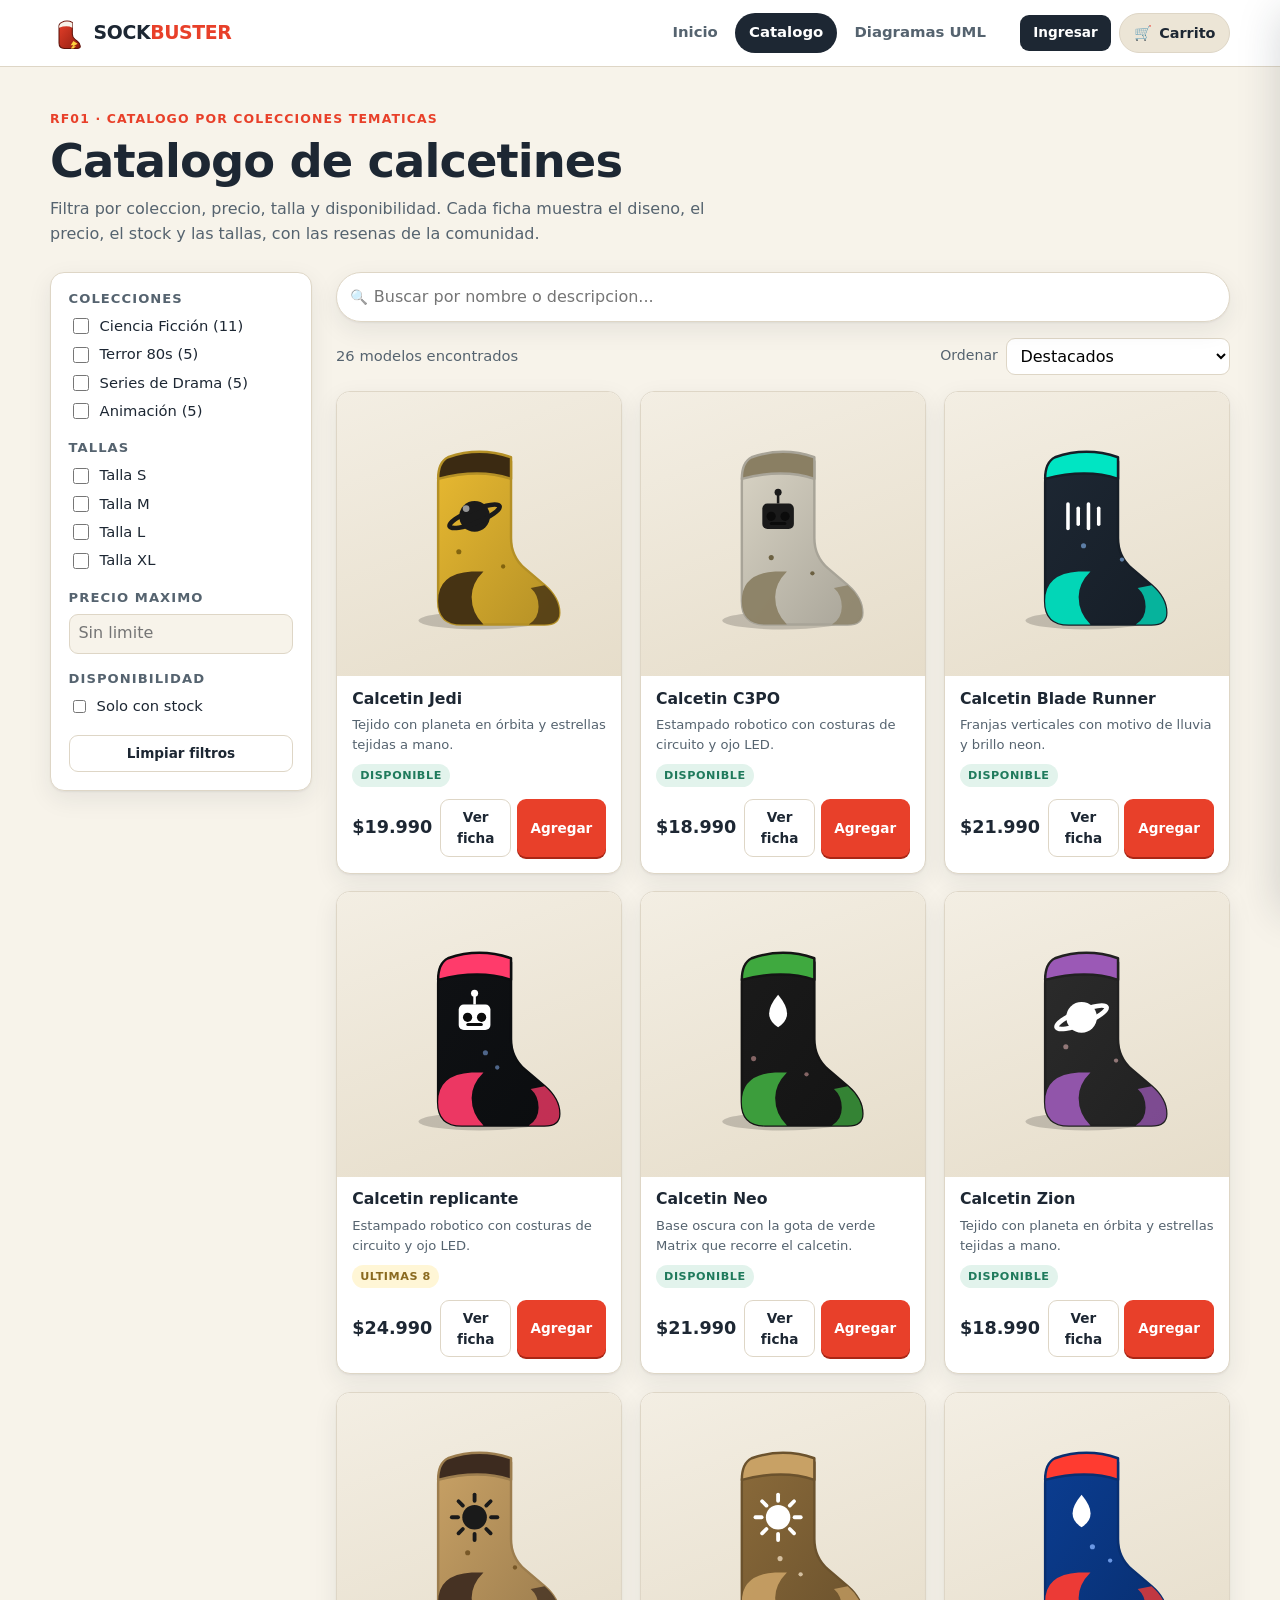
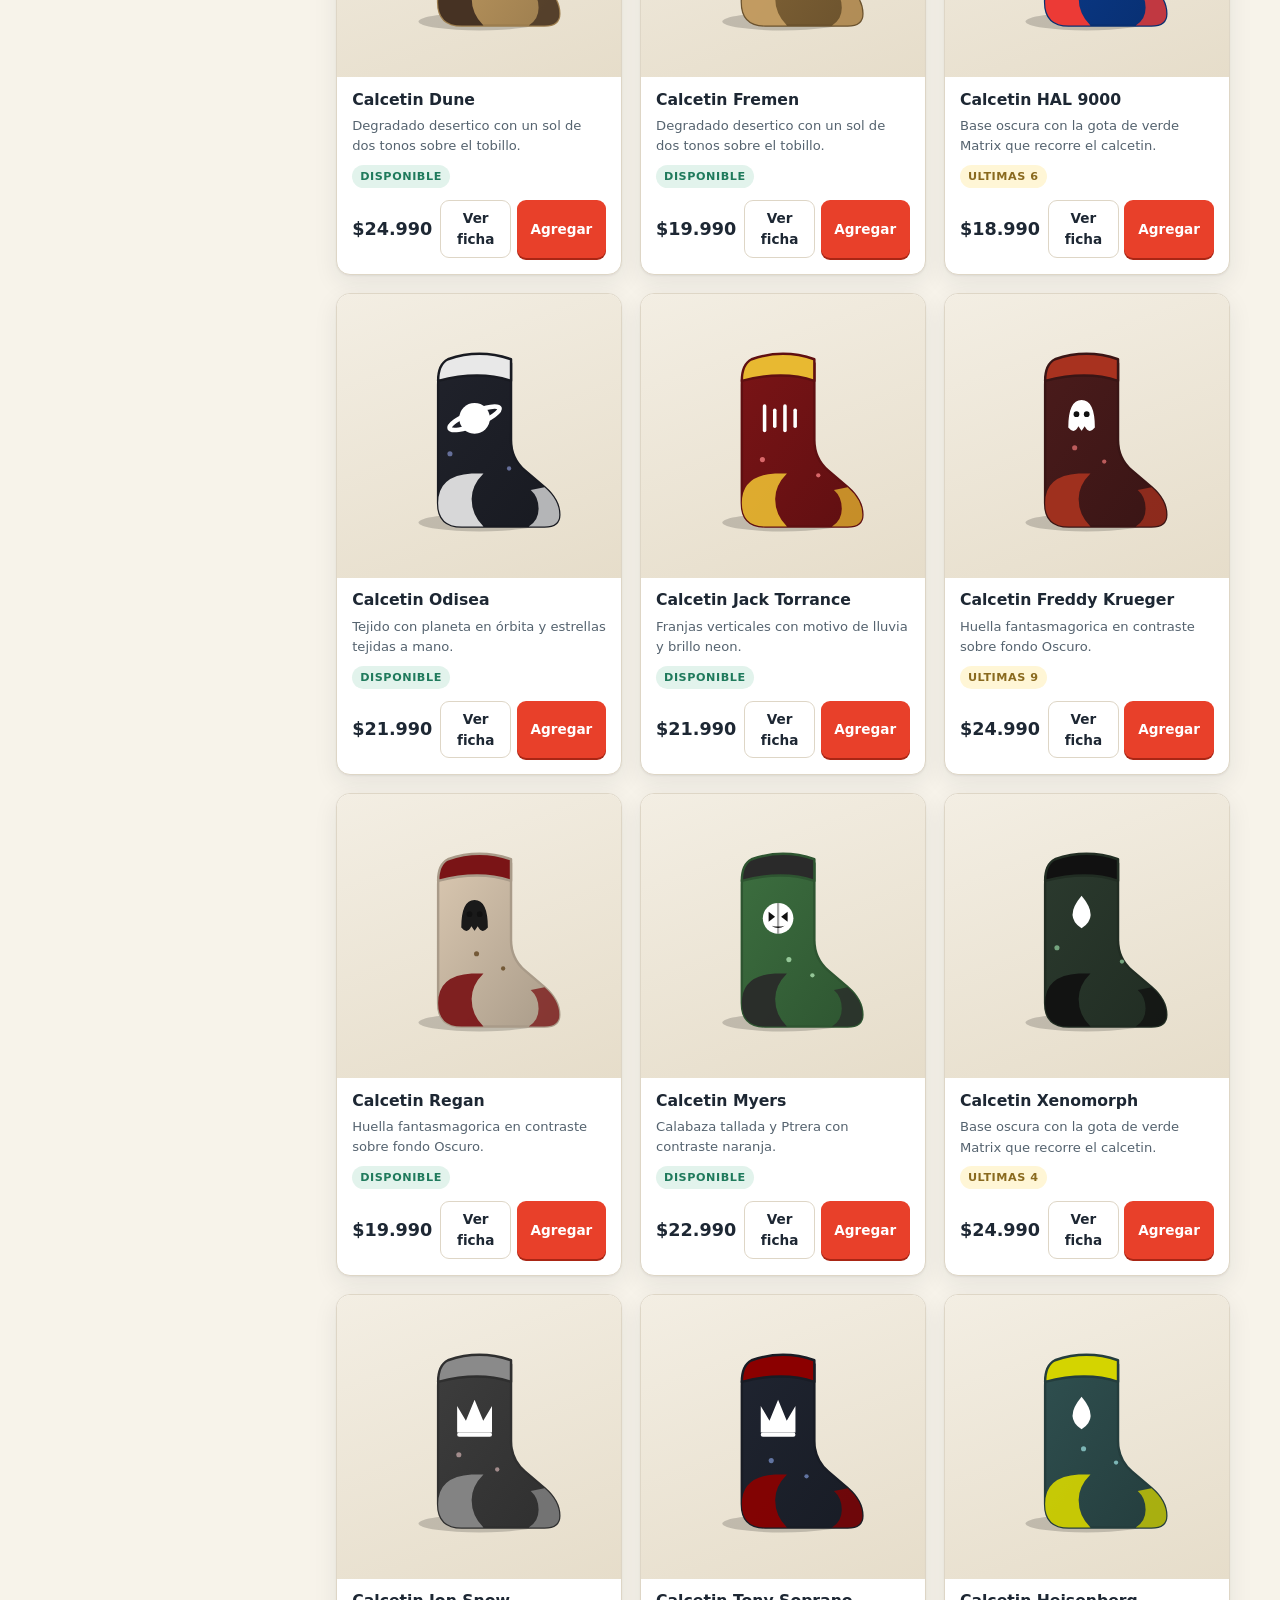
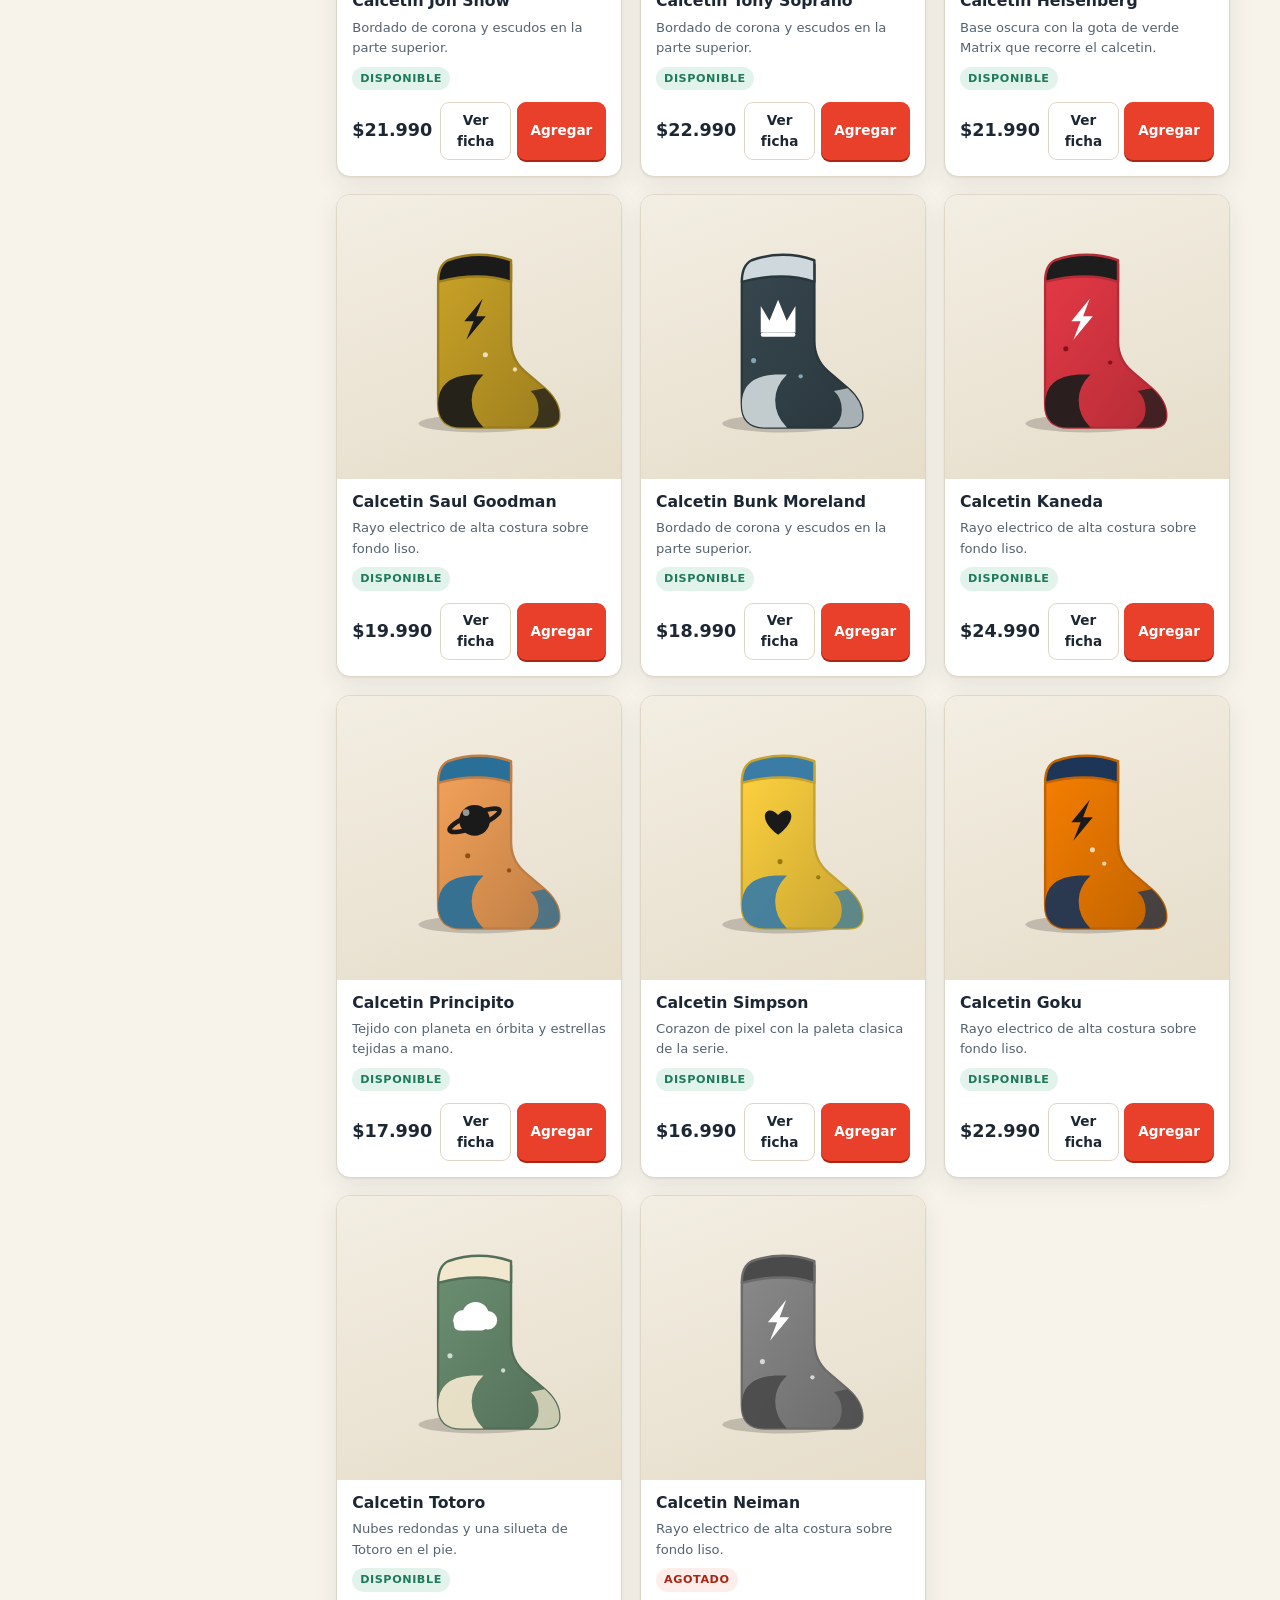
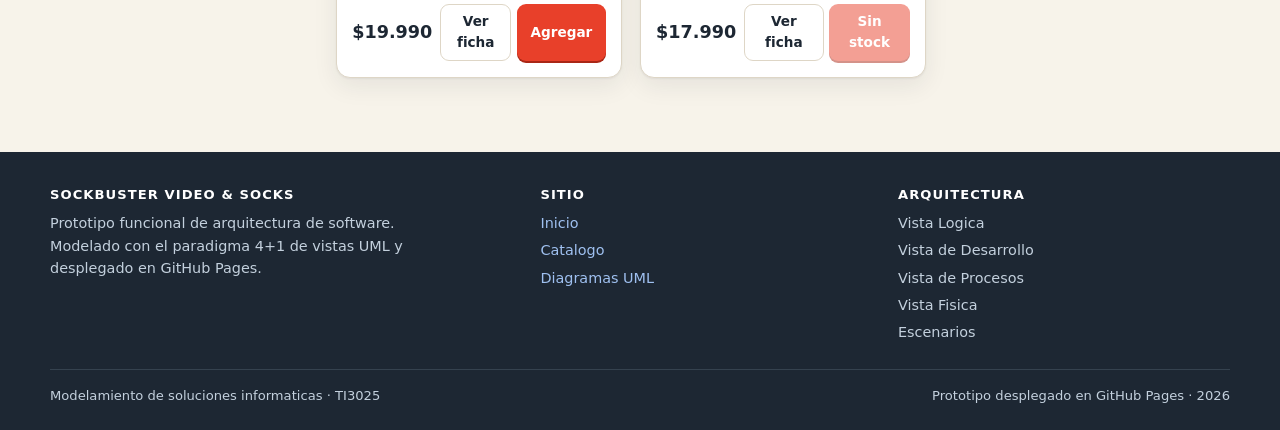
==== catalogo.html @ 5c817a1e "feat: Sockbuster Video & Socks - prototipo web con arquitectura 4+1 Sitio estatico de tres paginas (" ====
<!DOCTYPE html>
<html lang="es">
<head>
  <meta charset="UTF-8">
  <meta name="viewport" content="width=device-width, initial-scale=1">
  <title>Catalogo - Sockbuster Video &amp; Socks</title>
  <meta name="description" content="Catalogo interactivo de calcetines tematicos de Sockbuster: filtros por coleccion, precio, talla y stock, carrito de compras, checkout y panel de administracion.">
  <link rel="icon" type="image/svg+xml" href="assets/img/logo.svg">
  <link rel="stylesheet" href="assets/css/estilos.css">
</head>
<body>
  <header class="cabecera">
    <div class="contenedor cabecera__fila">
      <a class="marca" href="index.html">
        <img src="assets/img/logo.svg" alt="Logo de Sockbuster" width="34" height="34">
        <span>SOCK<b>BUSTER</b></span>
      </a>
      <nav class="nav-principal" aria-label="Navegacion principal">
        <a href="index.html">Inicio</a>
        <a href="catalogo.html">Catalogo</a>
        <a href="diagramas.html">Diagramas UML</a>
      </nav>
      <div class="acciones-cabecera">
        <div id="zonaSesion" style="display:flex;gap:.4rem;align-items:center"></div>
        <button class="boton-icono" type="button" id="botonAbrirCarrito" aria-label="Abrir carrito de compras">
          <span aria-hidden="true">🛒</span> Carrito
          <span class="contador" id="contadorCarrito" hidden>0</span>
        </button>
      </div>
    </div>
  </header>

  <main class="seccion">
    <div class="contenedor">
      <div class="seccion__cabecera">
        <div class="eyebrow">RF01 &middot; Catalogo por colecciones tematicas</div>
        <h1>Catalogo de calcetines</h1>
        <p>
          Filtra por coleccion, precio, talla y disponibilidad. Cada ficha muestra el diseno, el
          precio, el stock y las tallas, con las resenas de la comunidad.
        </p>
      </div>

      <div class="layout-catalogo">
        <!-- ------------------------------------------------ filtros -->
        <aside class="panel-filtros" id="panelFiltros" aria-label="Filtros del catalogo">
          <p style="color:var(--tinta-suave);font-size:.9rem">Cargando filtros...</p>
        </aside>

        <!-- ------------------------------------------------ resultados -->
        <section>
          <div class="buscador">
            <input type="search" id="busqueda" placeholder="Buscar por nombre o descripcion..." aria-label="Buscar en el catalogo">
          </div>

          <div class="barra-resultados">
            <div>
              <p id="resumenResultados">Cargando catalogo...</p>
              <div class="chips" id="chipsActivos"></div>
            </div>
            <div style="display:flex;align-items:center;gap:.5rem">
              <label for="orden" style="font-size:.88rem;color:var(--tinta-suave)">Ordenar</label>
              <select id="orden" aria-label="Criterio de ordenamiento" style="font:inherit;padding:.45rem .6rem;border:1px solid var(--borde);border-radius:9px;background:var(--superficie)">
                <option value="destacado">Destacados</option>
                <option value="precio-asc">Precio: menor a mayor</option>
                <option value="precio-desc">Precio: mayor a menor</option>
                <option value="nombre">Nombre (A-Z)</option>
                <option value="novedad">Novedades</option>
              </select>
            </div>
          </div>

          <div class="rejilla-productos" id="rejillaProductos"></div>
        </section>
      </div>
    </div>
  </main>

  <!-- ------------------------------------------------- panel de carrito -->
  <div class="modal-fondo oculto" id="fondoCarrito"></div>
  <aside class="carrito-panel" id="panelCarrito" aria-label="Carrito de compras">
    <div class="carrito-panel__cabecera">
      <h3>Tu carrito</h3>
      <button class="cerrar" type="button" id="botonCerrarCarrito" aria-label="Cerrar carrito">&times;</button>
    </div>
    <div class="carrito-panel__cuerpo" id="cuerpoCarrito"></div>
  </aside>

  <footer class="pie">
    <div class="contenedor">
      <div class="pie__rejilla">
        <div>
          <h4>Sockbuster Video &amp; Socks</h4>
          <p style="font-size:.9rem;max-width:44ch">
            Prototipo funcional de arquitectura de software. Modelado con el paradigma 4+1 de
            vistas UML y desplegado en GitHub Pages.
          </p>
        </div>
        <div>
          <h4>Sitio</h4>
          <ul>
            <li><a href="index.html">Inicio</a></li>
            <li><a href="catalogo.html">Catalogo</a></li>
            <li><a href="diagramas.html">Diagramas UML</a></li>
          </ul>
        </div>
        <div>
          <h4>Arquitectura</h4>
          <ul>
            <li>Vista Logica</li>
            <li>Vista de Desarrollo</li>
            <li>Vista de Procesos</li>
            <li>Vista Fisica</li>
            <li>Escenarios</li>
          </ul>
        </div>
      </div>
      <div class="pie__firma">
        <span>Modelamiento de soluciones informaticas &middot; TI3025</span>
        <span>Prototipo desplegado en GitHub Pages &middot; 2026</span>
      </div>
    </div>
  </footer>

  <script type="module" src="assets/js/paginas/catalogo.js"></script>
</body>
</html>
---- assets/css/estilos.css ----
/* =============================================================================
   Sockbuster - hoja de estilos principal
   Tema claro (requisito: los diagramas SVG se sirven con fondo blanco horneado)
   ============================================================================= */

:root {
  --rojo: #e8402a;
  --rojo-osc: #a92615;
  --naranja: #ff8a3d;
  --crema: #f7f3ea;
  --arena: #ece5d6;
  --tinta: #1d2733;
  --tinta-suave: #55636f;
  --azul: #3b6fd4;
  --morado: #7b3fa0;
  --verde: #1f7a5c;
  --ambar: #ffd23f;

  --borde: #ded6c6;
  --borde-suave: #eae3d5;
  --superficie: #ffffff;
  --fondo: var(--crema);

  --radio: 14px;
  --radio-chico: 9px;
  --sombra: 0 1px 2px rgba(29, 39, 51, .06), 0 8px 24px rgba(29, 39, 51, .08);
  --sombra-alta: 0 12px 40px rgba(29, 39, 51, .18);

  --ancho: 1180px;
  --fuente: "Segoe UI", system-ui, -apple-system, "Helvetica Neue", Arial, sans-serif;
  --mono: "SFMono-Regular", Consolas, "Liberation Mono", Menlo, monospace;
}

* { box-sizing: border-box; }

html { scroll-behavior: smooth; }

body {
  margin: 0;
  font-family: var(--fuente);
  color: var(--tinta);
  background: var(--fondo);
  line-height: 1.55;
  -webkit-font-smoothing: antialiased;
}

img { max-width: 100%; display: block; }
a { color: var(--azul); text-decoration: none; }
a:hover { text-decoration: underline; }

h1, h2, h3, h4 { line-height: 1.2; margin: 0 0 .5rem; }
h1 { font-size: clamp(1.9rem, 4vw, 2.9rem); letter-spacing: -.02em; }
h2 { font-size: clamp(1.4rem, 2.6vw, 2rem); letter-spacing: -.01em; }
h3 { font-size: 1.16rem; }
p  { margin: 0 0 1rem; }

.contenedor { width: min(100% - 2rem, var(--ancho)); margin-inline: auto; }
.oculto { display: none !important; }
.sr-solo {
  position: absolute; width: 1px; height: 1px; padding: 0; margin: -1px;
  overflow: hidden; clip: rect(0 0 0 0); white-space: nowrap; border: 0;
}

/* ---------------------------------------------------------------- cabecera */
.cabecera {
  background: var(--superficie);
  border-bottom: 1px solid var(--borde);
  position: sticky; top: 0; z-index: 60;
}
.cabecera__fila {
  display: flex; align-items: center; gap: 1.25rem;
  min-height: 66px;
}
.marca {
  display: flex; align-items: center; gap: .6rem;
  font-weight: 800; font-size: 1.18rem; letter-spacing: -.02em;
  color: var(--tinta); text-decoration: none; flex-shrink: 0;
}
.marca:hover { text-decoration: none; }
.marca img { width: 34px; height: 34px; }
.marca span b { color: var(--rojo); }

.nav-principal { display: flex; gap: .25rem; margin-left: auto; }
.nav-principal a {
  padding: .5rem .85rem; border-radius: 999px; font-weight: 600;
  color: var(--tinta-suave); font-size: .93rem;
}
.nav-principal a:hover { background: var(--arena); text-decoration: none; color: var(--tinta); }
.nav-principal a.activo { background: var(--tinta); color: #fff; }

.acciones-cabecera { display: flex; align-items: center; gap: .5rem; }
.boton-icono {
  position: relative; display: inline-flex; align-items: center; gap: .45rem;
  background: var(--arena); border: 1px solid var(--borde); color: var(--tinta);
  border-radius: 999px; padding: .48rem .85rem; font: inherit; font-size: .9rem;
  font-weight: 600; cursor: pointer;
}
.boton-icono:hover { background: #fff; border-color: var(--tinta-suave); }
.contador {
  position: absolute; top: -6px; right: -6px; min-width: 20px; height: 20px;
  border-radius: 999px; background: var(--rojo); color: #fff; font-size: .72rem;
  font-weight: 700; display: grid; place-items: center; padding: 0 5px;
  border: 2px solid var(--superficie);
}
.contador[hidden] { display: none; }

/* ------------------------------------------------------------------ botones */
.boton {
  display: inline-flex; align-items: center; justify-content: center; gap: .5rem;
  border: 1px solid transparent; border-radius: var(--radio-chico);
  padding: .68rem 1.15rem; font: inherit; font-weight: 650; font-size: .93rem;
  cursor: pointer; transition: transform .06s ease, box-shadow .15s ease, background .15s ease;
  text-decoration: none;
}
.boton:hover { text-decoration: none; }
.boton:active { transform: translateY(1px); }
.boton:disabled { opacity: .5; cursor: not-allowed; transform: none; }
.boton--primario { background: var(--rojo); color: #fff; box-shadow: 0 2px 0 var(--rojo-osc); }
.boton--primario:hover:not(:disabled) { background: #cf3521; }
.boton--secundario { background: var(--tinta); color: #fff; }
.boton--secundario:hover:not(:disabled) { background: #2b3a4b; }
.boton--fantasma { background: transparent; color: var(--tinta); border-color: var(--borde); }
.boton--fantasma:hover:not(:disabled) { background: var(--arena); }
.boton--peligro { background: transparent; color: var(--rojo); border-color: #f0bdb5; }
.boton--peligro:hover:not(:disabled) { background: #fdeeeb; }
.boton--bloque { width: 100%; }
.boton--chico { padding: .42rem .8rem; font-size: .85rem; }

/* -------------------------------------------------------------------- hero */
.hero { padding: 2.5rem 0 1.5rem; }
.hero__panel {
  background: var(--superficie); border: 1px solid var(--borde);
  border-radius: 22px; overflow: hidden; box-shadow: var(--sombra);
  display: grid; grid-template-columns: 1.15fr .85fr; align-items: center; gap: 1rem;
}
.hero__texto { padding: 2.2rem; }
.hero__etiqueta {
  display: inline-flex; align-items: center; gap: .45rem;
  background: #fdeeeb; color: var(--rojo-osc); font-weight: 700; font-size: .8rem;
  text-transform: uppercase; letter-spacing: .07em;
  padding: .34rem .7rem; border-radius: 999px; margin-bottom: .9rem;
}
.hero h1 { margin-bottom: .7rem; }
.hero__destacado { color: var(--tinta-suave); font-size: 1.05rem; max-width: 46ch; }
.hero__cta { display: flex; gap: .7rem; flex-wrap: wrap; margin-top: 1.3rem; }
.hero__arte { padding: 1.5rem; }
.hero__arte img { border-radius: 16px; width: 100%; }

/* ------------------------------------------------------------- credenciales */
.creditos {
  margin-top: 1rem; background: var(--superficie); border: 1px dashed var(--borde);
  border-radius: var(--radio); padding: 1rem 1.25rem;
}
.creditos__titulo {
  font-size: .76rem; text-transform: uppercase; letter-spacing: .09em;
  color: var(--tinta-suave); font-weight: 700; margin-bottom: .5rem;
}
.creditos__nombres {
  display: flex; gap: .6rem; flex-wrap: wrap; align-items: center;
}
.campo-nombre {
  font: inherit; font-weight: 650; font-size: .96rem; color: var(--tinta);
  background: var(--crema); border: 1px solid var(--borde);
  border-radius: var(--radio-chico); padding: .5rem .8rem; min-width: 15rem;
}
.campo-nombre:focus { outline: 2px solid var(--azul); outline-offset: 1px; background: #fff; }

/* ------------------------------------------------------------------ seccion */
.seccion { padding: 2.6rem 0; }
.seccion__cabecera { margin-bottom: 1.6rem; }
.seccion__cabecera p { color: var(--tinta-suave); margin: 0; max-width: 70ch; }
.eyebrow {
  font-size: .78rem; text-transform: uppercase; letter-spacing: .09em;
  color: var(--rojo); font-weight: 750; margin-bottom: .35rem;
}

/* --------------------------------------------------------------- colecciones */
.rejilla-colecciones {
  display: grid; grid-template-columns: repeat(auto-fit, minmax(230px, 1fr)); gap: 1rem;
}
.tarjeta-coleccion {
  border: 1px solid var(--borde); border-radius: var(--radio); padding: 1.2rem;
  background: var(--superficie); box-shadow: var(--sombra); position: relative; overflow: hidden;
}
.tarjeta-coleccion::after {
  content: ""; position: absolute; inset: auto -30px -40px auto;
  width: 120px; height: 120px; border-radius: 50%; opacity: .12;
  background: var(--color-coleccion, var(--rojo));
}
.tarjeta-coleccion h3 { margin-bottom: .35rem; }
.tarjeta-coleccion p { color: var(--tinta-suave); font-size: .92rem; margin: 0 0 .8rem; }
.tarjeta-coleccion a { font-weight: 650; font-size: .9rem; }

/* ----------------------------------------------------------------- productos */
.rejilla-productos {
  display: grid; grid-template-columns: repeat(auto-fill, minmax(215px, 1fr)); gap: 1.1rem;
}
.tarjeta-producto {
  background: var(--superficie); border: 1px solid var(--borde);
  border-radius: var(--radio); overflow: hidden; box-shadow: var(--sombra);
  display: flex; flex-direction: column; transition: transform .16s ease, box-shadow .16s ease;
}
.tarjeta-producto:hover { transform: translateY(-3px); box-shadow: var(--sombra-alta); }
.tarjeta-producto__arte {
  background: linear-gradient(160deg, #f3eee3, #e6ddca);
  display: grid; place-items: center; padding: 1rem; aspect-ratio: 1 / 1;
}
.tarjeta-producto__arte img { width: 78%; transition: transform .18s ease; }
.tarjeta-producto:hover .tarjeta-producto__arte img { transform: scale(1.05) rotate(-2deg); }
.tarjeta-producto__cuerpo { padding: .85rem .95rem 1rem; display: flex; flex-direction: column; gap: .4rem; flex: 1; }
.tarjeta-producto__nombre { font-weight: 700; font-size: .98rem; margin: 0; }
.tarjeta-producto__meta { font-size: .82rem; color: var(--tinta-suave); margin: 0; }
.tarjeta-producto__pie { display: flex; align-items: center; justify-content: space-between; gap: .5rem; margin-top: auto; padding-top: .35rem; }
.precio { font-weight: 800; font-size: 1.1rem; }
.precio span { font-size: .74rem; font-weight: 600; color: var(--tinta-suave); }

.etiqueta {
  display: inline-block; font-size: .7rem; font-weight: 700; padding: .18rem .5rem;
  border-radius: 999px; background: var(--arena); color: var(--tinta-suave);
  text-transform: uppercase; letter-spacing: .05em;
}
.etiqueta--verde { background: #e2f3ec; color: var(--verde); }
.etiqueta--roja  { background: #fdeeeb; color: var(--rojo-osc); }
.etiqueta--ambar { background: #fff6d6; color: #8a6a1f; }
.etiqueta--azul  { background: #e6eefc; color: #1c4ea0; }

.estrellas { color: var(--ambar); letter-spacing: .06em; font-size: .95rem; }
.estrellas .vacias { color: #d8d2c4; }

/* ------------------------------------------------------------------ filtros */
.layout-catalogo { display: grid; grid-template-columns: 262px 1fr; gap: 1.5rem; align-items: start; }
.panel-filtros {
  background: var(--superficie); border: 1px solid var(--borde);
  border-radius: var(--radio); padding: 1.1rem; box-shadow: var(--sombra);
  position: sticky; top: 84px;
}
.panel-filtros h3 { font-size: .82rem; text-transform: uppercase; letter-spacing: .08em; color: var(--tinta-suave); margin: 1.1rem 0 .5rem; }
.panel-filtros h3:first-child { margin-top: 0; }
.grupo-check { display: flex; flex-direction: column; gap: .35rem; }
.grupo-check label { display: flex; align-items: center; gap: .5rem; font-size: .92rem; cursor: pointer; }
.grupo-check input { accent-color: var(--rojo); width: 16px; height: 16px; }
.rango { display: flex; align-items: center; gap: .5rem; }
.rango input {
  width: 100%; font: inherit; padding: .42rem .55rem; border: 1px solid var(--borde);
  border-radius: var(--radio-chico); background: var(--crema);
}
.rango input:focus { outline: 2px solid var(--azul); outline-offset: 1px; }

.buscador { position: relative; margin-bottom: 1rem; }
.buscador input {
  width: 100%; font: inherit; padding: .7rem .9rem .7rem 2.3rem;
  border: 1px solid var(--borde); border-radius: 999px; background: var(--superficie);
  box-shadow: var(--sombra);
}
.buscador input:focus { outline: 2px solid var(--azul); outline-offset: 1px; }
.buscador::before {
  content: "\1F50D"; position: absolute; left: .85rem; top: 50%; transform: translateY(-50%);
  font-size: .9rem; opacity: .6;
}

.barra-resultados {
  display: flex; align-items: center; justify-content: space-between;
  gap: 1rem; flex-wrap: wrap; margin-bottom: 1rem;
}
.barra-resultados p { margin: 0; color: var(--tinta-suave); font-size: .92rem; }
.chips { display: flex; gap: .4rem; flex-wrap: wrap; }
.chip {
  display: inline-flex; align-items: center; gap: .35rem; font-size: .82rem;
  background: var(--arena); border: 1px solid var(--borde); border-radius: 999px;
  padding: .25rem .65rem;
}
.chip button { border: 0; background: none; cursor: pointer; font: inherit; color: var(--tinta-suave); padding: 0; line-height: 1; }

/* -------------------------------------------------------------------- modales */
.modal-fondo {
  position: fixed; inset: 0; background: rgba(20, 27, 36, .58);
  display: grid; place-items: center; padding: 1rem; z-index: 100;
  backdrop-filter: blur(2px);
}
.modal {
  background: var(--superficie); border-radius: 18px; box-shadow: var(--sombra-alta);
  width: min(100%, 780px); max-height: 90vh; overflow: auto; padding: 1.5rem;
}
.modal--ancho { width: min(100%, 980px); }
.modal--estrecho { width: min(100%, 460px); }
.modal__cabecera { display: flex; align-items: flex-start; justify-content: space-between; gap: 1rem; margin-bottom: 1rem; }
.modal__cabecera h3 { margin: 0; }
.cerrar {
  border: 0; background: var(--arena); width: 34px; height: 34px; border-radius: 50%;
  cursor: pointer; font-size: 1.1rem; line-height: 1; color: var(--tinta); flex-shrink: 0;
}
.cerrar:hover { background: var(--tinta); color: #fff; }

/* ------------------------------------------------------------------- campos */
.campos { display: grid; gap: .85rem; }
.campo { display: grid; gap: .3rem; }
.campo label { font-size: .85rem; font-weight: 650; color: var(--tinta-suave); }
.campo input, .campo select, .campo textarea {
  font: inherit; padding: .62rem .75rem; border: 1px solid var(--borde);
  border-radius: var(--radio-chico); background: var(--crema); width: 100%;
}
.campo input:focus, .campo select:focus, .campo textarea:focus { outline: 2px solid var(--azul); outline-offset: 1px; background: #fff; }
.campo--error input { border-color: var(--rojo); }
.mensaje-error { color: var(--rojo-osc); font-size: .84rem; margin: 0; }
.formulario-rejilla { display: grid; grid-template-columns: 1fr 1fr; gap: .85rem; }
.formulario-rejilla .ancho-total { grid-column: 1 / -1; }

/* -------------------------------------------------------------------- avisos */
.avisos { position: fixed; right: 1rem; bottom: 1rem; z-index: 200; display: grid; gap: .5rem; justify-items: end; }
.aviso {
  background: var(--tinta); color: #fff; padding: .75rem 1rem; border-radius: var(--radio-chico);
  box-shadow: var(--sombra-alta); font-size: .92rem; max-width: 340px;
  animation: aparecer .2s ease;
}
.aviso--ok { background: var(--verde); }
.aviso--error { background: var(--rojo-osc); }
@keyframes aparecer { from { opacity: 0; transform: translateY(8px); } to { opacity: 1; transform: none; } }

/* ------------------------------------------------------------------- carrito */
.carrito-panel {
  position: fixed; top: 0; right: 0; bottom: 0; width: min(100%, 420px);
  background: var(--superficie); box-shadow: var(--sombra-alta); z-index: 110;
  display: flex; flex-direction: column; transform: translateX(100%);
  transition: transform .22s ease;
}
.carrito-panel.abierto { transform: none; }
.carrito-panel__cabecera { display: flex; align-items: center; justify-content: space-between; padding: 1.1rem 1.25rem; border-bottom: 1px solid var(--borde); }
.carrito-panel__cabecera h3 { margin: 0; }
.carrito-panel__cuerpo { flex: 1; overflow: auto; padding: 1rem 1.25rem; }
.carrito-panel__pie { border-top: 1px solid var(--borde); padding: 1rem 1.25rem; background: var(--crema); }
.item-carrito { display: grid; grid-template-columns: 54px 1fr auto; gap: .7rem; align-items: center; padding: .7rem 0; border-bottom: 1px solid var(--borde-suave); }
.item-carrito img { width: 54px; height: 54px; background: var(--arena); border-radius: var(--radio-chico); padding: .3rem; }
.item-carrito__nombre { font-weight: 650; font-size: .92rem; }
.item-carrito__precio { font-size: .84rem; color: var(--tinta-suave); }
.cantidad { display: inline-flex; align-items: center; border: 1px solid var(--borde); border-radius: 999px; overflow: hidden; }
.cantidad button { border: 0; background: var(--arena); width: 26px; height: 26px; cursor: pointer; font: inherit; line-height: 1; }
.cantidad button:hover { background: var(--tinta); color: #fff; }
.cantidad span { min-width: 26px; text-align: center; font-size: .88rem; font-weight: 650; }
.total-carrito { display: flex; justify-content: space-between; font-weight: 700; margin-bottom: .8rem; font-size: 1.05rem; }

/* ------------------------------------------------------------------ resenas */
.resena { border-top: 1px solid var(--borde-suave); padding: .85rem 0; }
.resena:first-child { border-top: 0; }
.resena__cabecera { display: flex; align-items: center; gap: .6rem; flex-wrap: wrap; }
.resena__autor { font-weight: 650; font-size: .92rem; }
.resena__fecha { font-size: .8rem; color: var(--tinta-suave); }
.resena__texto { margin: .3rem 0 0; font-size: .93rem; }
.selector-estrellas { display: inline-flex; gap: .15rem; font-size: 1.35rem; cursor: pointer; user-select: none; }
.selector-estrellas button { border: 0; background: none; cursor: pointer; font-size: 1.35rem; line-height: 1; padding: 0 .05rem; color: var(--ambar); }
.selector-estrellas button.vacia { color: #d8d2c4; }

/* ------------------------------------------------------------------- admin */
.tabla { width: 100%; border-collapse: collapse; font-size: .9rem; }
.tabla th, .tabla td { text-align: left; padding: .55rem .6rem; border-bottom: 1px solid var(--borde-suave); }
.tabla th { font-size: .76rem; text-transform: uppercase; letter-spacing: .06em; color: var(--tinta-suave); }
.tabla input, .tabla select { font: inherit; padding: .35rem .45rem; border: 1px solid var(--borde); border-radius: 6px; width: 100%; background: var(--crema); }
.tabla input:focus, .tabla select:focus { outline: 2px solid var(--azul); outline-offset: 1px; }
.tabla td.acciones { display: flex; gap: .3rem; }
.contenedor-grafico { background: var(--crema); border: 1px solid var(--borde); border-radius: var(--radio-chico); padding: .9rem; margin-bottom: 1rem; }

/* ---------------------------------------------------------------- diagramas */
.nav-vistas {
  position: sticky; top: 66px; z-index: 40; background: rgba(247,243,234,.96);
  backdrop-filter: blur(6px); border-bottom: 1px solid var(--borde);
}
.nav-vistas__lista { display: flex; gap: .3rem; overflow-x: auto; padding: .55rem 0; }
.nav-vistas a {
  white-space: nowrap; padding: .42rem .8rem; border-radius: 999px;
  font-size: .88rem; font-weight: 600; color: var(--tinta-suave);
}
.nav-vistas a:hover { background: var(--arena); text-decoration: none; color: var(--tinta); }
.nav-vistas a.activo { background: var(--tinta); color: #fff; }

.vista { padding: 2.4rem 0; border-bottom: 1px solid var(--borde); }
.vista:last-of-type { border-bottom: 0; }
.vista__cabecera { display: flex; align-items: baseline; gap: .8rem; flex-wrap: wrap; margin-bottom: .5rem; }
.vista__numero {
  background: var(--rojo); color: #fff; font-weight: 800; font-size: .8rem;
  width: 30px; height: 30px; border-radius: 50%; display: grid; place-items: center; flex-shrink: 0;
}
.vista__subtitulo { color: var(--tinta-suave); max-width: 78ch; }
.diagrama {
  background: var(--superficie); border: 1px solid var(--borde); border-radius: var(--radio);
  padding: 1.25rem; box-shadow: var(--sombra); overflow-x: auto; margin: 1.3rem 0;
}
.diagrama img { margin-inline: auto; height: auto; }
.diagrama__pie { font-size: .8rem; color: var(--tinta-suave); text-align: center; margin-top: .8rem; }
.fuente-code {
  background: #1d2733; color: #d6e2f0; border-radius: var(--radio-chico);
  padding: .9rem 1rem; overflow: auto; font-family: var(--mono); font-size: .8rem;
  line-height: 1.5; max-height: 380px;
}
details.fuente { margin: 1rem 0; }
details.fuente > summary {
  cursor: pointer; font-weight: 650; font-size: .9rem; color: var(--tinta-suave);
  padding: .5rem .2rem; list-style: none; display: flex; align-items: center; gap: .4rem;
}
details.fuente > summary::before { content: "\25B8"; transition: transform .15s ease; }
details.fuente[open] > summary::before { transform: rotate(90deg); }
details.fuente > summary:hover { color: var(--tinta); }

.rejilla-2 { display: grid; grid-template-columns: repeat(auto-fit, minmax(300px, 1fr)); gap: 1rem; }
.tarjeta-info { background: var(--superficie); border: 1px solid var(--borde); border-radius: var(--radio); padding: 1.1rem; }
.tarjeta-info h4 { margin-bottom: .4rem; }
.tarjeta-info p, .tarjeta-info li { font-size: .92rem; color: var(--tinta-suave); }
.tarjeta-info ul { margin: 0; padding-left: 1.1rem; }
.tarjeta-info code { background: var(--arena); padding: .1rem .35rem; border-radius: 4px; font-size: .85em; }

.tabla-traza { width: 100%; border-collapse: collapse; font-size: .87rem; background: var(--superficie); }
.tabla-traza th, .tabla-traza td { border: 1px solid var(--borde); padding: .55rem .65rem; text-align: left; vertical-align: top; }
.tabla-traza th { background: var(--arena); font-size: .78rem; text-transform: uppercase; letter-spacing: .05em; }
.tabla-traza td.ok { color: var(--verde); font-weight: 700; white-space: nowrap; }

/* ------------------------------------------------------------------- pie */
.pie { background: var(--tinta); color: #c3d0dd; padding: 2.2rem 0 1.5rem; margin-top: 2rem; }
.pie a { color: #9fc0f0; }
.pie__rejilla { display: grid; grid-template-columns: 1.4fr 1fr 1fr; gap: 1.6rem; }
.pie h4 { color: #fff; font-size: .82rem; text-transform: uppercase; letter-spacing: .08em; margin-bottom: .6rem; }
.pie ul { list-style: none; padding: 0; margin: 0; display: grid; gap: .3rem; font-size: .9rem; }
.pie__firma { border-top: 1px solid #35424f; margin-top: 1.6rem; padding-top: 1rem; font-size: .82rem; display: flex; justify-content: space-between; gap: 1rem; flex-wrap: wrap; }

/* --------------------------------------------------------------- responsive */
@media (max-width: 900px) {
  .hero__panel { grid-template-columns: 1fr; }
  .hero__arte { order: -1; }
  .layout-catalogo { grid-template-columns: 1fr; }
  .panel-filtros { position: static; }
  .pie__rejilla { grid-template-columns: 1fr 1fr; }
}
@media (max-width: 620px) {
  .nav-principal { display: none; }
  .formulario-rejilla { grid-template-columns: 1fr; }
  .pie__rejilla { grid-template-columns: 1fr; }
  .hero__texto { padding: 1.4rem; }
}
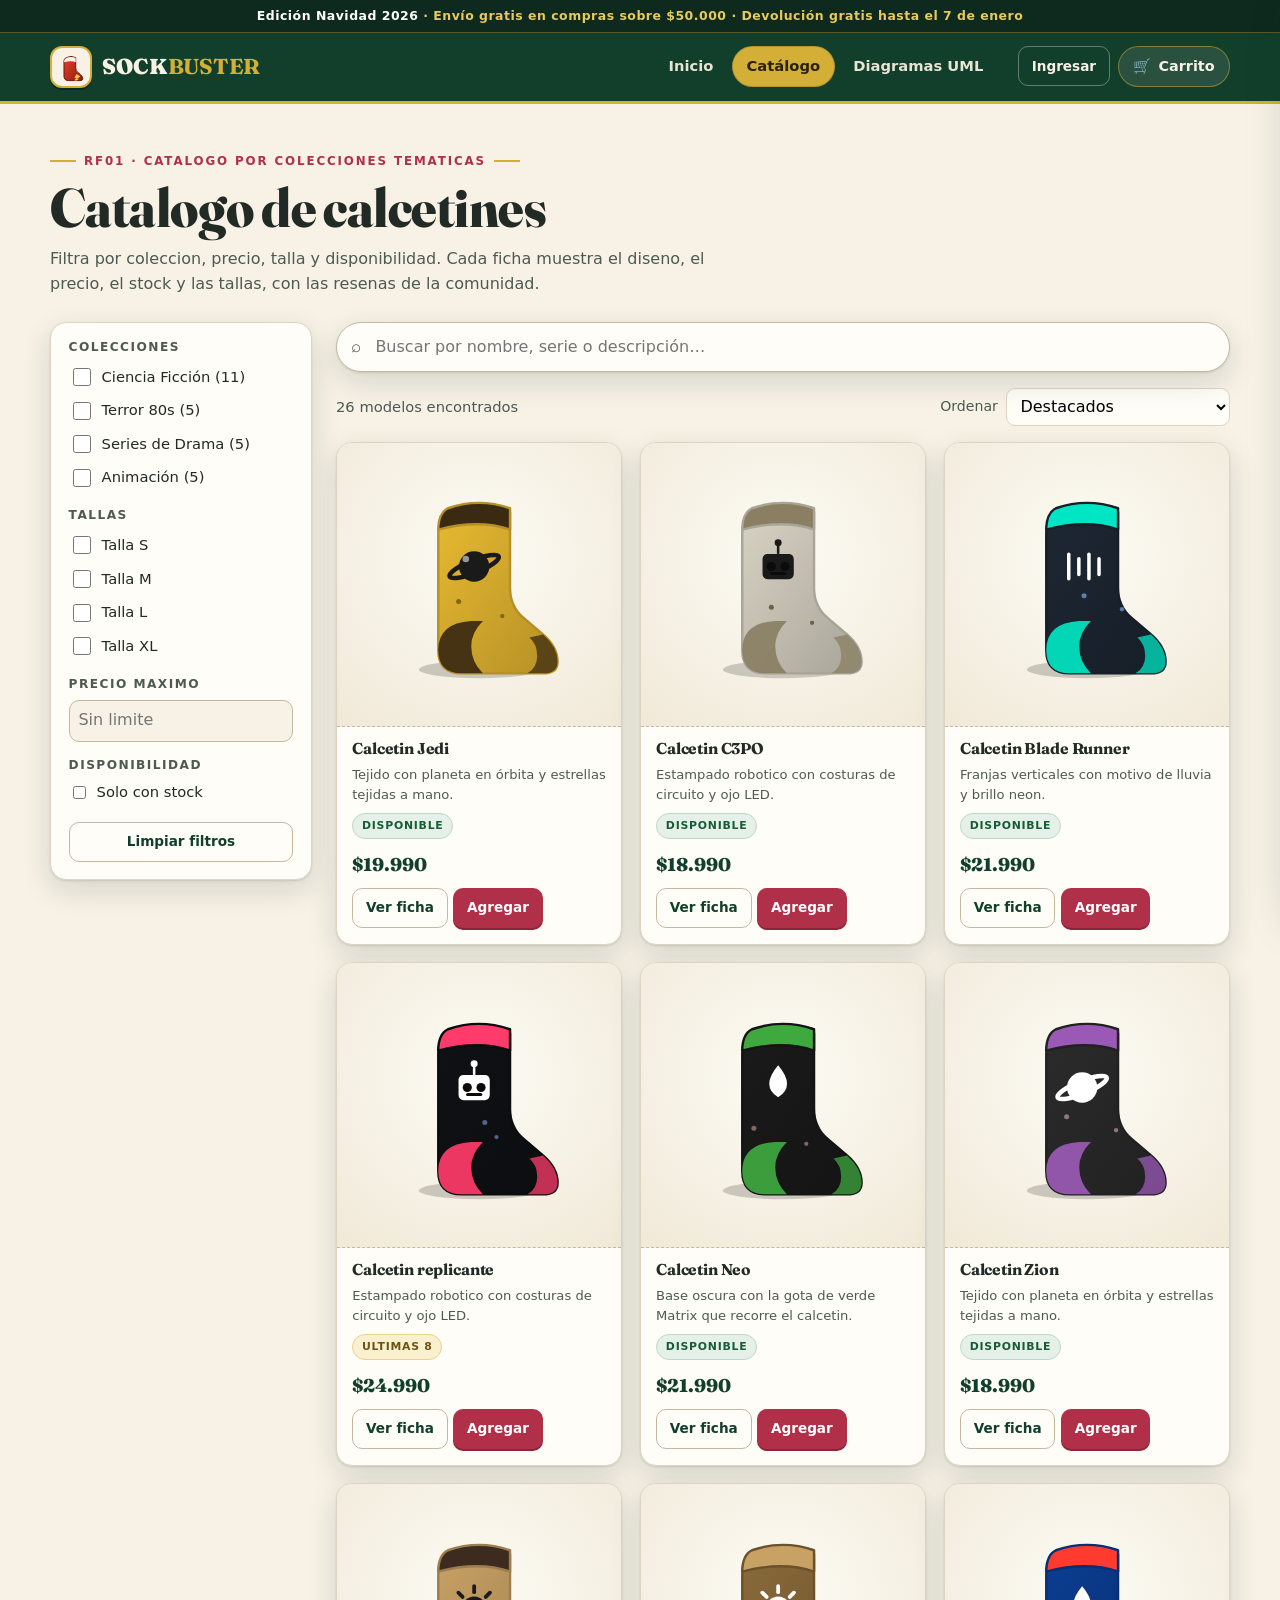
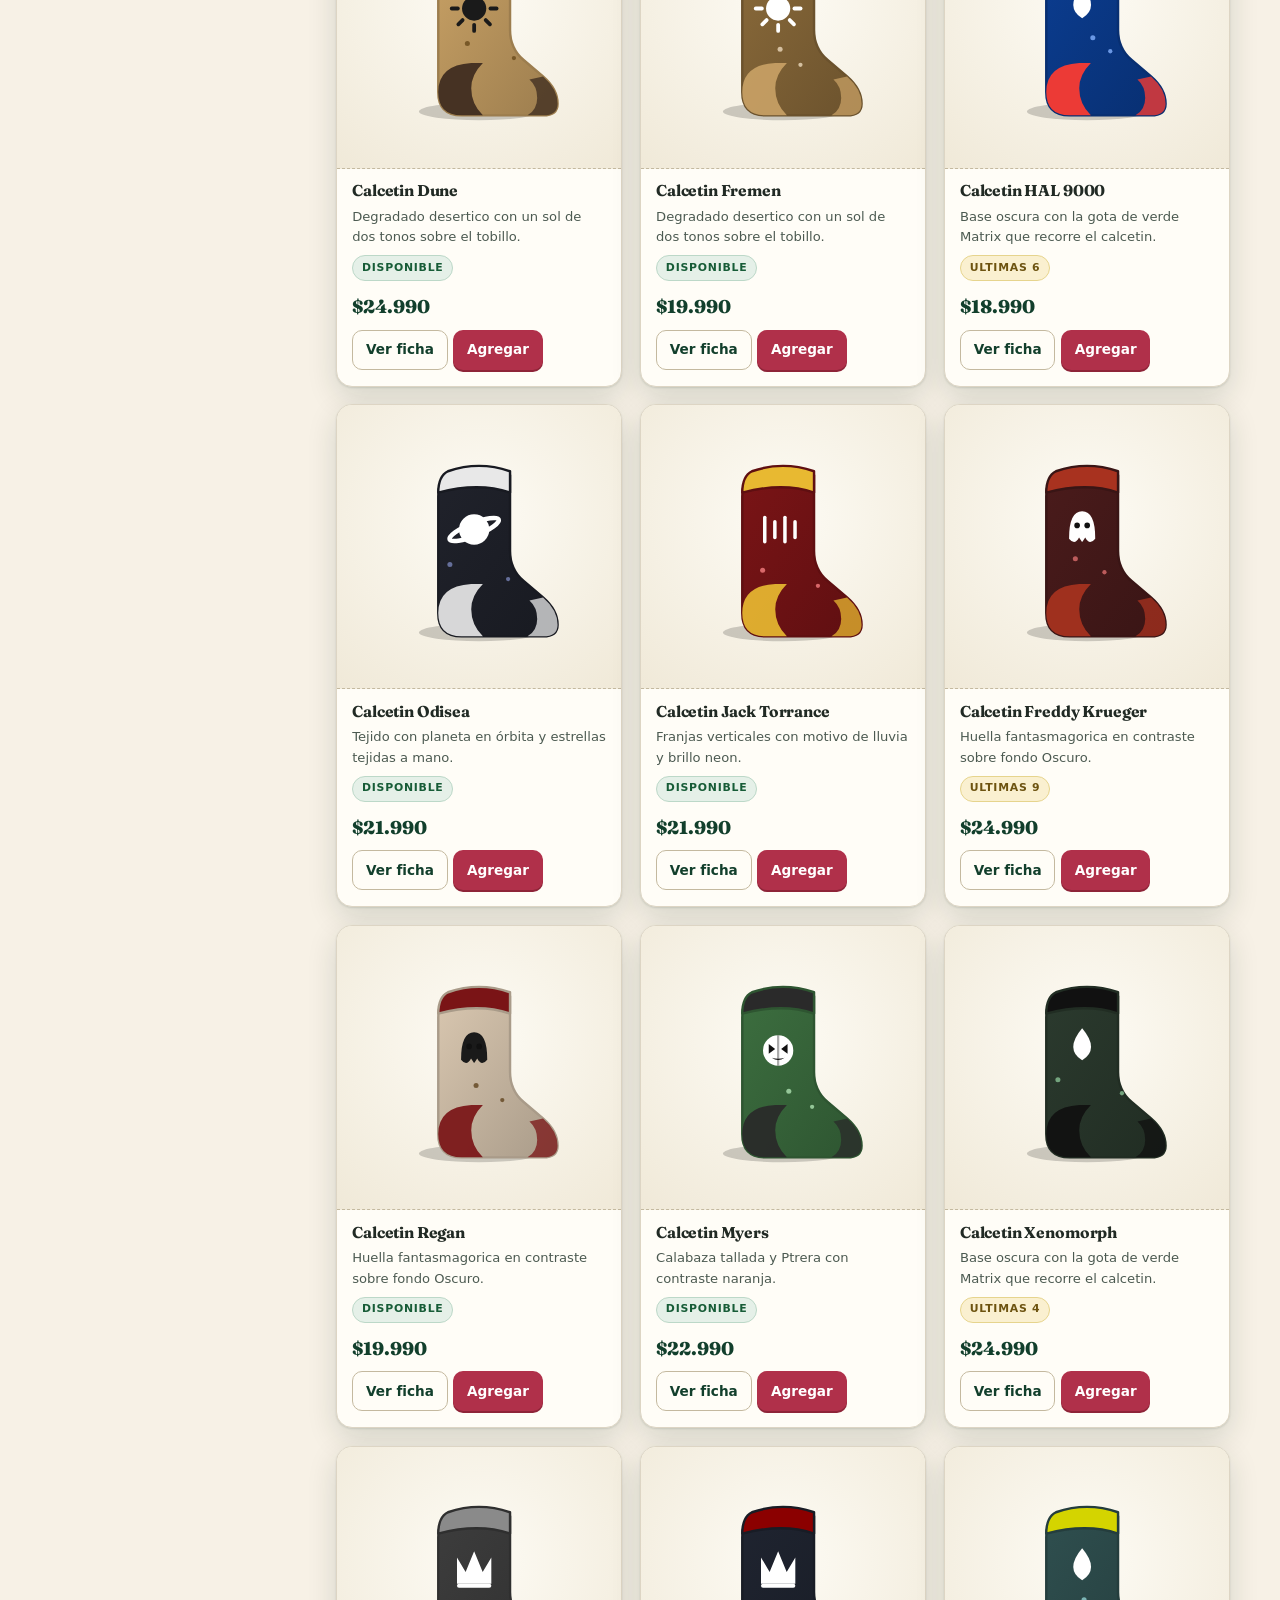
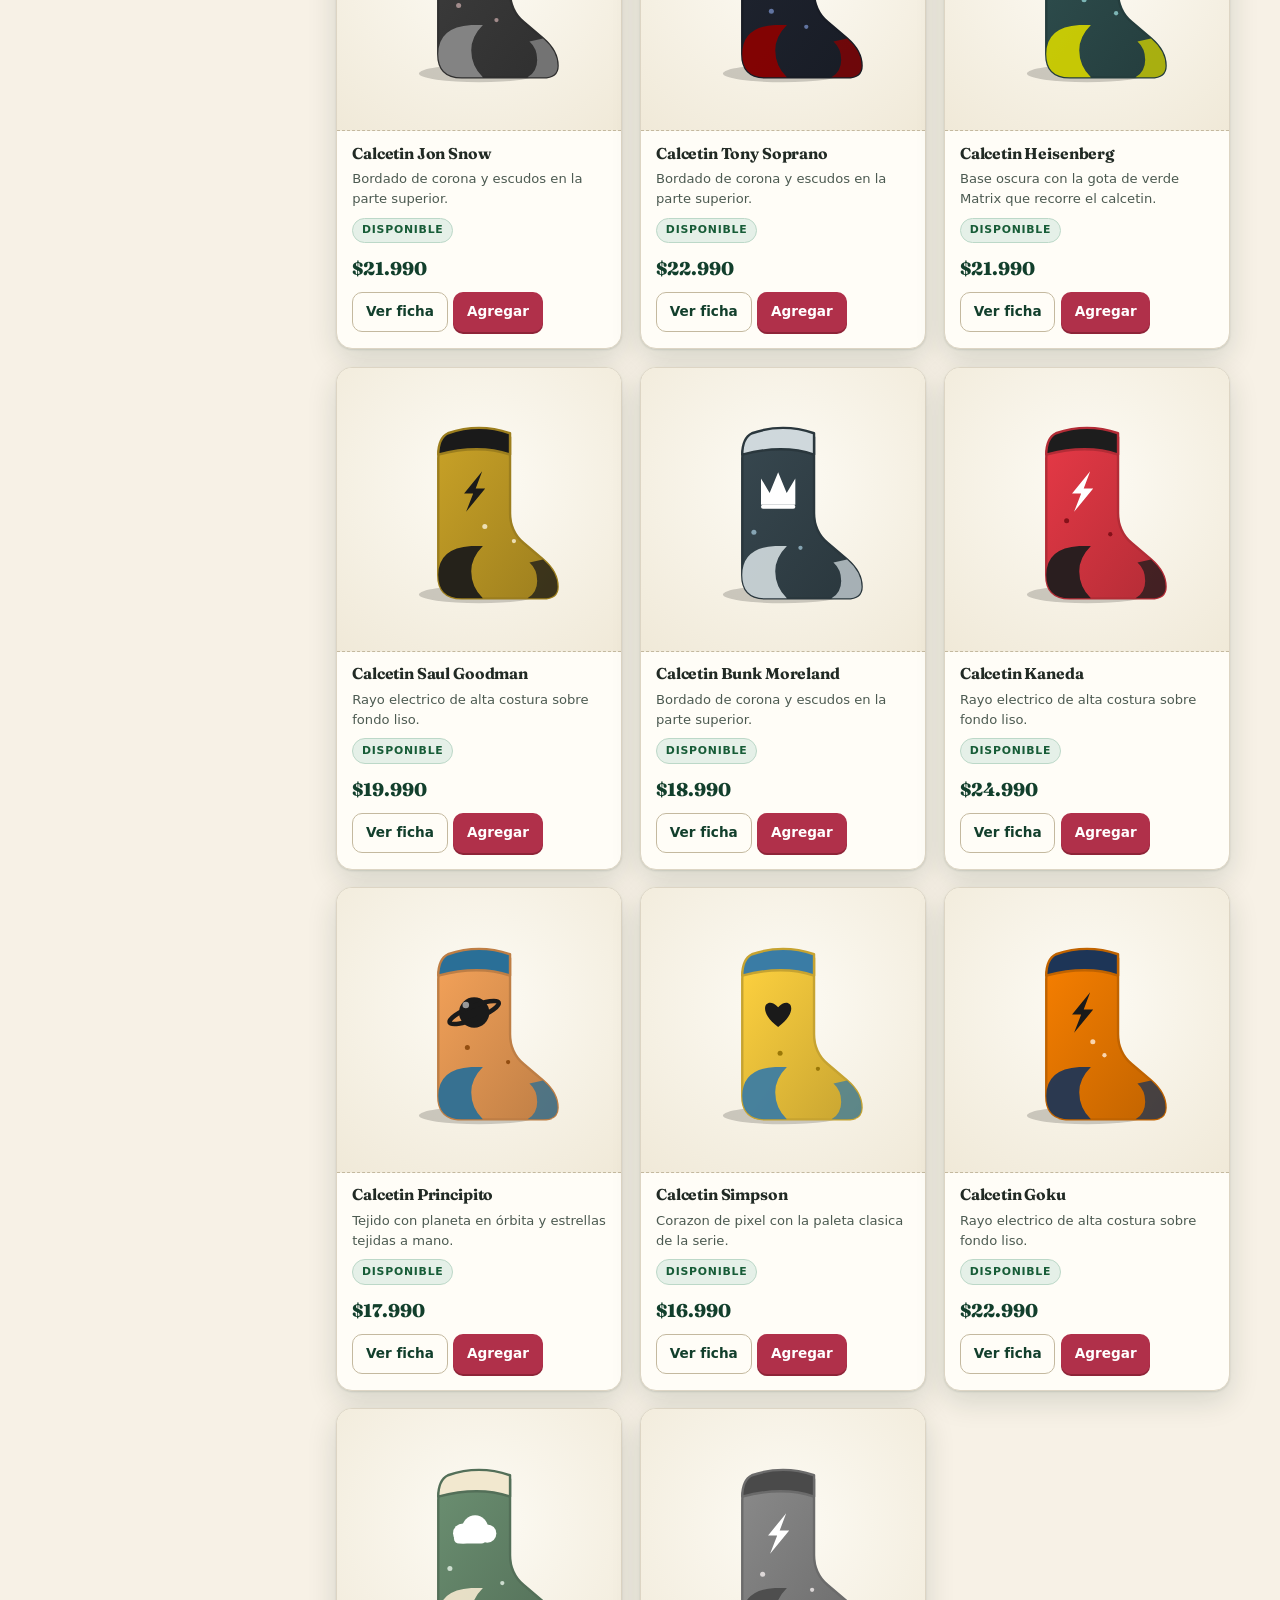
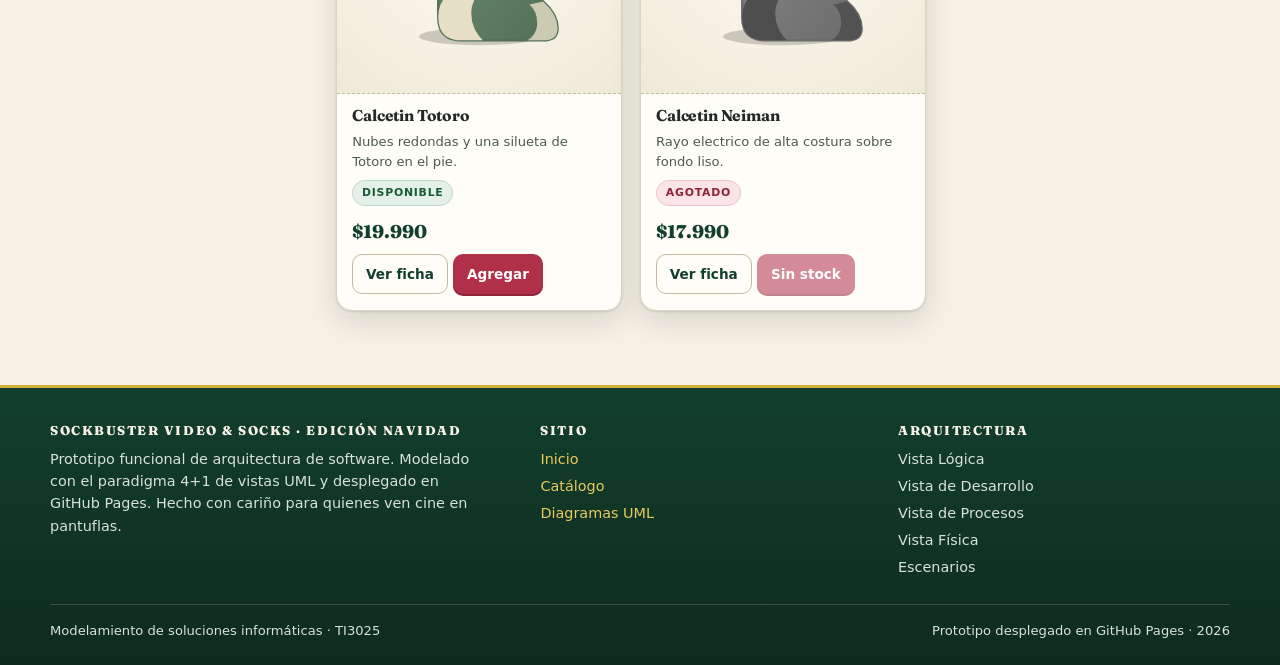
==== commit dd9ae231: "feat: edicion Navidad 2026 (skin permanente) + accesibilidad de auditoria Rediseño completo como edi" ====
--- a/catalogo.html
+++ b/catalogo.html
@@ -3,21 +3,28 @@
 <head>
   <meta charset="UTF-8">
   <meta name="viewport" content="width=device-width, initial-scale=1">
-  <title>Catalogo - Sockbuster Video &amp; Socks</title>
-  <meta name="description" content="Catalogo interactivo de calcetines tematicos de Sockbuster: filtros por coleccion, precio, talla y stock, carrito de compras, checkout y panel de administracion.">
+  <title>Catálogo · Sockbuster Video &amp; Socks — Edición Navidad 2026</title>
+  <meta name="description" content="Catálogo interactivo de calcetines tematicos de edición navideña: filtros por coleccion, precio, talla y stock, carrito de compras, checkout y panel de administración.">
+  <meta name="theme-color" content="#0e2a1f">
   <link rel="icon" type="image/svg+xml" href="assets/img/logo.svg">
   <link rel="stylesheet" href="assets/css/estilos.css">
 </head>
 <body>
+  <a class="skip-link" href="#contenido">Saltar al contenido principal</a>
+
+  <div class="cinta" role="status">
+    <strong>Edición Navidad 2026</strong> · Envío gratis en compras sobre $50.000 · Devolución gratis hasta el 7 de enero
+  </div>
+
   <header class="cabecera">
     <div class="contenedor cabecera__fila">
-      <a class="marca" href="index.html">
-        <img src="assets/img/logo.svg" alt="Logo de Sockbuster" width="34" height="34">
+      <a class="marca" href="index.html" aria-label="Sockbuster - inicio">
+        <span class="marca__cuadro"><img src="assets/img/logo.svg" alt="" width="30" height="30"></span>
         <span>SOCK<b>BUSTER</b></span>
       </a>
       <nav class="nav-principal" aria-label="Navegacion principal">
         <a href="index.html">Inicio</a>
-        <a href="catalogo.html">Catalogo</a>
+        <a href="catalogo.html" class="activo">Catálogo</a>
         <a href="diagramas.html">Diagramas UML</a>
       </nav>
       <div class="acciones-cabecera">
@@ -30,7 +37,7 @@
     </div>
   </header>
 
-  <main class="seccion">
+  <main id="contenido" class="seccion">
     <div class="contenedor">
       <div class="seccion__cabecera">
         <div class="eyebrow">RF01 &middot; Catalogo por colecciones tematicas</div>
@@ -44,18 +51,18 @@
       <div class="layout-catalogo">
         <!-- ------------------------------------------------ filtros -->
         <aside class="panel-filtros" id="panelFiltros" aria-label="Filtros del catalogo">
-          <p style="color:var(--tinta-suave);font-size:.9rem">Cargando filtros...</p>
+          <p style="color:var(--tinta-suave);font-size:.9rem">Cargando filtros…</p>
         </aside>
 
         <!-- ------------------------------------------------ resultados -->
         <section>
           <div class="buscador">
-            <input type="search" id="busqueda" placeholder="Buscar por nombre o descripcion..." aria-label="Buscar en el catalogo">
+            <input type="search" id="busqueda" placeholder="Buscar por nombre, serie o descripción…" aria-label="Buscar en el catalogo">
           </div>
 
           <div class="barra-resultados">
             <div>
-              <p id="resumenResultados">Cargando catalogo...</p>
+              <p id="resumenResultados">Cargando catálogo…</p>
               <div class="chips" id="chipsActivos"></div>
             </div>
             <div style="display:flex;align-items:center;gap:.5rem">
@@ -90,34 +97,34 @@
     <div class="contenedor">
       <div class="pie__rejilla">
         <div>
-          <h4>Sockbuster Video &amp; Socks</h4>
-          <p style="font-size:.9rem;max-width:44ch">
+          <h4>Sockbuster Video &amp; Socks · Edición Navidad</h4>
+          <p style="font-size:.9rem;max-width:46ch">
             Prototipo funcional de arquitectura de software. Modelado con el paradigma 4+1 de
-            vistas UML y desplegado en GitHub Pages.
+            vistas UML y desplegado en GitHub Pages. Hecho con cariño para quienes ven cine en pantuflas.
           </p>
         </div>
         <div>
           <h4>Sitio</h4>
           <ul>
             <li><a href="index.html">Inicio</a></li>
-            <li><a href="catalogo.html">Catalogo</a></li>
+            <li><a href="catalogo.html">Catálogo</a></li>
             <li><a href="diagramas.html">Diagramas UML</a></li>
           </ul>
         </div>
         <div>
           <h4>Arquitectura</h4>
           <ul>
-            <li>Vista Logica</li>
+            <li>Vista Lógica</li>
             <li>Vista de Desarrollo</li>
             <li>Vista de Procesos</li>
-            <li>Vista Fisica</li>
+            <li>Vista Física</li>
             <li>Escenarios</li>
           </ul>
         </div>
       </div>
       <div class="pie__firma">
-        <span>Modelamiento de soluciones informaticas &middot; TI3025</span>
-        <span>Prototipo desplegado en GitHub Pages &middot; 2026</span>
+        <span>Modelamiento de soluciones informáticas · TI3025</span>
+        <span>Prototipo desplegado en GitHub Pages · 2026</span>
       </div>
     </div>
   </footer>
--- a/assets/css/estilos.css
+++ b/assets/css/estilos.css
@@ -1,34 +1,55 @@
 /* =============================================================================
-   Sockbuster - hoja de estilos principal
-   Tema claro (requisito: los diagramas SVG se sirven con fondo blanco horneado)
+   Sockbuster - Hoja de estilos (edicion Navidad 2026, permanente)
+   Direccion: marquesina de cine + casa de campo navidena.
+   Paleta de alto contraste verificada contra WCAG AA.
+   Display: Fraunces (self-hosted). Cuerpo: system stack.
    ============================================================================= */
 
+@font-face {
+  font-family: 'Fraunces';
+  font-style: normal;
+  font-weight: 300 900;
+  font-display: swap;
+  src: url('../vendor/fonts/fraunces-latin.woff2') format('woff2');
+  unicode-range: U+0000-00FF, U+0131, U+0152-0153, U+02BB-02BC, U+02C6, U+02DA,
+    U+02DC, U+0304, U+0308, U+0329, U+2000-206F, U+20AC, U+2122, U+2191,
+    U+2193, U+2212, U+2215, U+FEFF, U+FFFD;
+}
+@font-face {
+  font-family: 'Fraunces';
+  font-style: normal;
+  font-weight: 300 900;
+  font-display: swap;
+  src: url('../vendor/fonts/fraunces-latin-ext.woff2') format('woff2');
+  unicode-range: U+0100-02BA, U+02BD-02C5, U+02C7-02CC, U+02CE-02D7, U+02DD-02FF,
+    U+0304, U+0308, U+0329, U+1D00-1DBF, U+1E00-1E9F, U+1EF2-1EFF, U+2020,
+    U+20A0-20C4, U+2113, U+2C60-2C7F, U+A720-A7FF;
+}
+
 :root {
-  --rojo: #e8402a;
-  --rojo-osc: #a92615;
-  --naranja: #ff8a3d;
-  --crema: #f7f3ea;
-  --arena: #ece5d6;
-  --tinta: #1d2733;
-  --tinta-suave: #55636f;
-  --azul: #3b6fd4;
-  --morado: #7b3fa0;
-  --verde: #1f7a5c;
-  --ambar: #ffd23f;
-
-  --borde: #ded6c6;
-  --borde-suave: #eae3d5;
-  --superficie: #ffffff;
-  --fondo: var(--crema);
-
-  --radio: 14px;
-  --radio-chico: 9px;
-  --sombra: 0 1px 2px rgba(29, 39, 51, .06), 0 8px 24px rgba(29, 39, 51, .08);
-  --sombra-alta: 0 12px 40px rgba(29, 39, 51, .18);
+  --pino-900: #0e2a1f;
+  --pino-800: #123f2c;
+  --pino-700: #1c4a36;
+  --arandano: #b0304a;
+  --arandano-osc: #8e2438;
+  --oro: #d4af37;
+  --oro-suave: #e8c95d;
+  --crema: #f7f1e6;
+  --crema-2: #efe8d8;
+  --superficie: #fffdf7;
+  --tinta: #212a24;
+  --tinta-suave: #4c5a51;
+  --borde: #ddd5c4;
+  --borde-fuerte: #c4b99f;
+
+  --radio: 16px;
+  --radio-chico: 10px;
+  --sombra: 0 1px 2px rgba(14, 42, 31, .12), 0 10px 30px rgba(14, 42, 31, .14);
+  --sombra-alta: 0 18px 48px rgba(14, 42, 31, .3);
 
   --ancho: 1180px;
   --fuente: "Segoe UI", system-ui, -apple-system, "Helvetica Neue", Arial, sans-serif;
-  --mono: "SFMono-Regular", Consolas, "Liberation Mono", Menlo, monospace;
+  --display: "Fraunces", Georgia, serif;
 }
 
 * { box-sizing: border-box; }
@@ -39,18 +60,18 @@
   margin: 0;
   font-family: var(--fuente);
   color: var(--tinta);
-  background: var(--fondo);
+  background: var(--crema);
   line-height: 1.55;
   -webkit-font-smoothing: antialiased;
 }
 
 img { max-width: 100%; display: block; }
-a { color: var(--azul); text-decoration: none; }
+a { color: var(--arandano); text-decoration: none; }
 a:hover { text-decoration: underline; }
 
-h1, h2, h3, h4 { line-height: 1.2; margin: 0 0 .5rem; }
-h1 { font-size: clamp(1.9rem, 4vw, 2.9rem); letter-spacing: -.02em; }
-h2 { font-size: clamp(1.4rem, 2.6vw, 2rem); letter-spacing: -.01em; }
+h1, h2, h3, h4 { line-height: 1.15; margin: 0 0 .5rem; font-family: var(--display); font-weight: 800; letter-spacing: -.01em; }
+h1 { font-size: clamp(2.1rem, 5vw, 3.4rem); font-variation-settings: "opsz" 100, "SOFT" 30; }
+h2 { font-size: clamp(1.45rem, 2.8vw, 2.15rem); font-variation-settings: "opsz" 60; }
 h3 { font-size: 1.16rem; }
 p  { margin: 0 0 1rem; }
 
@@ -61,137 +82,216 @@
   overflow: hidden; clip: rect(0 0 0 0); white-space: nowrap; border: 0;
 }
 
-/* ---------------------------------------------------------------- cabecera */
+/* salto directo al contenido para teclado */
+.skip-link {
+  position: absolute; left: .75rem; top: -4rem; z-index: 1000;
+  background: var(--pino-900); color: var(--crema); padding: .65rem 1.1rem;
+  border-radius: 0 0 10px 10px; font-weight: 700; transition: top .2s ease;
+}
+.skip-link:focus-visible { top: 0; }
+
+/* foco visible para teclado */
+:focus-visible { outline: 3px solid var(--oro); outline-offset: 2px; border-radius: 4px; }
+
+/* ------------------------------------------------------------------ cabecera */
+.cinta {
+  background: var(--pino-900);
+  color: var(--oro-suave);
+  font-size: .78rem;
+  font-weight: 600;
+  letter-spacing: .04em;
+  text-align: center;
+  padding: .38rem .75rem;
+  border-bottom: 1px solid rgba(212, 175, 55, .35);
+}
+.cinta strong { color: #fff; }
+
 .cabecera {
-  background: var(--superficie);
-  border-bottom: 1px solid var(--borde);
+  background: linear-gradient(180deg, var(--pino-800), var(--pino-800));
+  border-bottom: 3px solid var(--oro);
   position: sticky; top: 0; z-index: 60;
 }
 .cabecera__fila {
   display: flex; align-items: center; gap: 1.25rem;
-  min-height: 66px;
+  min-height: 68px;
 }
 .marca {
-  display: flex; align-items: center; gap: .6rem;
-  font-weight: 800; font-size: 1.18rem; letter-spacing: -.02em;
-  color: var(--tinta); text-decoration: none; flex-shrink: 0;
+  display: flex; align-items: center; gap: .65rem;
+  font-family: var(--display); font-weight: 900; font-size: 1.35rem; letter-spacing: -.01em;
+  color: var(--crema); text-decoration: none; flex-shrink: 0;
 }
 .marca:hover { text-decoration: none; }
-.marca img { width: 34px; height: 34px; }
-.marca span b { color: var(--rojo); }
+.marca__cuadro {
+  width: 42px; height: 42px; border-radius: 12px; background: var(--crema);
+  display: grid; place-items: center; border: 2px solid var(--oro);
+  box-shadow: 0 2px 0 rgba(0,0,0,.35);
+}
+.marca__cuadro img { width: 30px; height: 30px; }
+.marca b { color: var(--oro); }
 
 .nav-principal { display: flex; gap: .25rem; margin-left: auto; }
 .nav-principal a {
-  padding: .5rem .85rem; border-radius: 999px; font-weight: 600;
-  color: var(--tinta-suave); font-size: .93rem;
-}
-.nav-principal a:hover { background: var(--arena); text-decoration: none; color: var(--tinta); }
-.nav-principal a.activo { background: var(--tinta); color: #fff; }
+  padding: .5rem .85rem; border-radius: 999px; font-weight: 650;
+  color: #e8e4d4; font-size: .92rem; border: 1px solid transparent;
+}
+.nav-principal a:hover { background: rgba(247,241,230,.08); text-decoration: none; color: #fff; }
+.nav-principal a.activo { background: var(--oro); color: #2a2100; border-color: rgba(0,0,0,.15); }
 
 .acciones-cabecera { display: flex; align-items: center; gap: .5rem; }
 .boton-icono {
   position: relative; display: inline-flex; align-items: center; gap: .45rem;
-  background: var(--arena); border: 1px solid var(--borde); color: var(--tinta);
-  border-radius: 999px; padding: .48rem .85rem; font: inherit; font-size: .9rem;
-  font-weight: 600; cursor: pointer;
-}
-.boton-icono:hover { background: #fff; border-color: var(--tinta-suave); }
+  background: rgba(247,241,230,.1); border: 1px solid rgba(212,175,55,.5); color: var(--crema);
+  border-radius: 999px; padding: .5rem .9rem; font: inherit; font-size: .9rem;
+  font-weight: 650; cursor: pointer;
+}
+.boton-icono:hover { background: rgba(247,241,230,.18); }
 .contador {
-  position: absolute; top: -6px; right: -6px; min-width: 20px; height: 20px;
-  border-radius: 999px; background: var(--rojo); color: #fff; font-size: .72rem;
-  font-weight: 700; display: grid; place-items: center; padding: 0 5px;
-  border: 2px solid var(--superficie);
+  position: absolute; top: -7px; right: -7px; min-width: 22px; height: 22px;
+  border-radius: 999px; background: var(--arandano); color: #fff; font-size: .72rem;
+  font-weight: 800; display: grid; place-items: center; padding: 0 5px;
+  border: 2px solid var(--pino-800);
 }
 .contador[hidden] { display: none; }
+
+/* botones sobre fondo oscuro en cabecera */
+.cabecera .boton--secundario,
+.cabecera .boton--fantasma {
+  color: var(--crema); border-color: rgba(247,241,230,.35); background: transparent;
+}
+.cabecera .boton--secundario:hover { background: rgba(247,241,230,.12); }
+.cabecera .boton--fantasma:hover { background: rgba(247,241,230,.12); }
 
 /* ------------------------------------------------------------------ botones */
 .boton {
   display: inline-flex; align-items: center; justify-content: center; gap: .5rem;
   border: 1px solid transparent; border-radius: var(--radio-chico);
-  padding: .68rem 1.15rem; font: inherit; font-weight: 650; font-size: .93rem;
-  cursor: pointer; transition: transform .06s ease, box-shadow .15s ease, background .15s ease;
-  text-decoration: none;
+  padding: .68rem 1.15rem; font: inherit; font-weight: 700; font-size: .93rem;
+  cursor: pointer; text-decoration: none;
+  transition: transform .12s ease, box-shadow .2s ease, background-color .2s ease, color .2s ease;
 }
 .boton:hover { text-decoration: none; }
 .boton:active { transform: translateY(1px); }
-.boton:disabled { opacity: .5; cursor: not-allowed; transform: none; }
-.boton--primario { background: var(--rojo); color: #fff; box-shadow: 0 2px 0 var(--rojo-osc); }
-.boton--primario:hover:not(:disabled) { background: #cf3521; }
-.boton--secundario { background: var(--tinta); color: #fff; }
-.boton--secundario:hover:not(:disabled) { background: #2b3a4b; }
-.boton--fantasma { background: transparent; color: var(--tinta); border-color: var(--borde); }
-.boton--fantasma:hover:not(:disabled) { background: var(--arena); }
-.boton--peligro { background: transparent; color: var(--rojo); border-color: #f0bdb5; }
-.boton--peligro:hover:not(:disabled) { background: #fdeeeb; }
+.boton:disabled { opacity: .55; cursor: not-allowed; transform: none; }
+.boton--primario { background: var(--arandano); color: #fff; box-shadow: 0 2px 0 var(--arandano-osc); }
+.boton--primario:hover:not(:disabled) { background: #c23a56; }
+.boton--secundario { background: var(--pino-800); color: var(--crema); }
+.boton--secundario:hover:not(:disabled) { background: var(--pino-700); }
+.boton--fantasma { background: transparent; color: var(--pino-800); border-color: var(--borde-fuerte); }
+.boton--fantasma:hover:not(:disabled) { background: var(--crema-2); }
+.boton--peligro { background: transparent; color: var(--arandano); border-color: #e3b9c0; }
+.boton--peligro:hover:not(:disabled) { background: #fbe9ec; }
 .boton--bloque { width: 100%; }
-.boton--chico { padding: .42rem .8rem; font-size: .85rem; }
-
-/* -------------------------------------------------------------------- hero */
-.hero { padding: 2.5rem 0 1.5rem; }
-.hero__panel {
-  background: var(--superficie); border: 1px solid var(--borde);
-  border-radius: 22px; overflow: hidden; box-shadow: var(--sombra);
-  display: grid; grid-template-columns: 1.15fr .85fr; align-items: center; gap: 1rem;
-}
-.hero__texto { padding: 2.2rem; }
-.hero__etiqueta {
-  display: inline-flex; align-items: center; gap: .45rem;
-  background: #fdeeeb; color: var(--rojo-osc); font-weight: 700; font-size: .8rem;
-  text-transform: uppercase; letter-spacing: .07em;
-  padding: .34rem .7rem; border-radius: 999px; margin-bottom: .9rem;
-}
-.hero h1 { margin-bottom: .7rem; }
-.hero__destacado { color: var(--tinta-suave); font-size: 1.05rem; max-width: 46ch; }
-.hero__cta { display: flex; gap: .7rem; flex-wrap: wrap; margin-top: 1.3rem; }
-.hero__arte { padding: 1.5rem; }
-.hero__arte img { border-radius: 16px; width: 100%; }
-
-/* ------------------------------------------------------------- credenciales */
+.boton--chico { padding: .45rem .8rem; font-size: .85rem; min-height: 40px; }
+
+/* --------------------------------------------------------------------- hero */
+.hero { position: relative; background: var(--pino-900); overflow: hidden; }
+.hero__fondo {
+  position: absolute; inset: 0; background-image:
+    linear-gradient(90deg, rgba(11,33,24,.92) 0%, rgba(11,33,24,.78) 34%, rgba(11,33,24,.18) 62%, rgba(11,33,24,0) 100%),
+    url("../img/navidad/hero.jpg");
+  background-size: cover; background-position: 62% 30%;
+}
+.hero__copos { position: absolute; inset: 0; pointer-events: none; opacity: .9; }
+.hero__contenido {
+  position: relative; padding: clamp(3rem, 7vw, 5rem) 0 clamp(3rem, 7vw, 5rem);
+  max-width: 34rem;
+}
+.cinta-temporada {
+  display: inline-flex; align-items: center; gap: .55rem;
+  background: var(--oro); color: #332800; font-weight: 800; font-size: .74rem;
+  letter-spacing: .14em; text-transform: uppercase;
+  padding: .4rem .85rem; border-radius: 4px; margin-bottom: 1.1rem;
+  box-shadow: 0 3px 0 rgba(0,0,0,.35);
+}
+.hero h1 {
+  color: var(--crema); font-size: clamp(2.3rem, 5.4vw, 3.6rem);
+  line-height: 1.05; margin-bottom: .9rem; text-wrap: balance;
+}
+.hero h1 em { font-style: italic; color: var(--oro-suave); }
+.hero__destacado { color: #e9e5d8; font-size: 1.08rem; max-width: 46ch; }
+.hero__cta { display: flex; gap: .7rem; flex-wrap: wrap; margin-top: 1.4rem; }
+.hero__cta .boton--fantasma { color: var(--crema); border-color: rgba(247,241,230,.45); background: rgba(14,42,31,.35); backdrop-filter: blur(2px); }
+.hero__cta .boton--fantasma:hover { background: rgba(247,241,230,.18); }
+
+/* nieve */
+.copo {
+  position: absolute; top: -24px; border-radius: 50%;
+  background: rgba(255,255,255,.85);
+  animation: caer linear infinite;
+}
+@keyframes caer {
+  from { transform: translateY(-4vh) translateX(0); }
+  to   { transform: translateY(46vh) translateX(4vw); }
+}
+
+/* ------------------------------------------------------------ credenciales */
 .creditos {
-  margin-top: 1rem; background: var(--superficie); border: 1px dashed var(--borde);
-  border-radius: var(--radio); padding: 1rem 1.25rem;
+  margin-top: 0; background: var(--superficie); border: 1px solid var(--borde);
+  border-top: 3px solid var(--oro); padding: 1rem 1.25rem;
+  border-radius: 0 0 var(--radio) var(--radio);
+  box-shadow: var(--sombra);
 }
 .creditos__titulo {
-  font-size: .76rem; text-transform: uppercase; letter-spacing: .09em;
-  color: var(--tinta-suave); font-weight: 700; margin-bottom: .5rem;
-}
-.creditos__nombres {
-  display: flex; gap: .6rem; flex-wrap: wrap; align-items: center;
-}
-.campo-nombre {
-  font: inherit; font-weight: 650; font-size: .96rem; color: var(--tinta);
-  background: var(--crema); border: 1px solid var(--borde);
-  border-radius: var(--radio-chico); padding: .5rem .8rem; min-width: 15rem;
-}
-.campo-nombre:focus { outline: 2px solid var(--azul); outline-offset: 1px; background: #fff; }
-
-/* ------------------------------------------------------------------ seccion */
+  font-size: .72rem; text-transform: uppercase; letter-spacing: .12em;
+  color: var(--tinta-suave); font-weight: 800; margin-bottom: .5rem;
+}
+.creditos__nombres { display: flex; gap: .6rem; flex-wrap: wrap; align-items: center; }
+.nombre-integrante {
+  font-family: var(--display); font-size: 1.05rem; font-weight: 700; color: var(--pino-800);
+  background: var(--crema); border: 1px dashed var(--borde-fuerte);
+  border-radius: var(--radio-chico); padding: .45rem .9rem; min-width: 14rem;
+  display: inline-block; outline: none; transition: border-color .15s ease, background .15s ease;
+}
+.nombre-integrante:hover { border-color: var(--pino-700); }
+.nombre-integrante:focus-visible { border: 1px solid var(--pino-700); background: #fff; box-shadow: 0 0 0 3px rgba(212,175,55,.5); }
+
+/* ----------------------------------------------------------------- seccion */
 .seccion { padding: 2.6rem 0; }
 .seccion__cabecera { margin-bottom: 1.6rem; }
-.seccion__cabecera p { color: var(--tinta-suave); margin: 0; max-width: 70ch; }
+.seccion__cabecera p { color: var(--tinta-suave); margin: 0; max-width: 68ch; }
 .eyebrow {
-  font-size: .78rem; text-transform: uppercase; letter-spacing: .09em;
-  color: var(--rojo); font-weight: 750; margin-bottom: .35rem;
-}
-
-/* --------------------------------------------------------------- colecciones */
+  font-size: .74rem; text-transform: uppercase; letter-spacing: .16em;
+  color: var(--arandano); font-weight: 850; margin-bottom: .4rem;
+  display: inline-flex; align-items: center; gap: .5rem;
+}
+.eyebrow::before, .eyebrow::after { content: ""; width: 26px; height: 2px; background: var(--oro); display: inline-block; }
+
+/* divisor con puntada de suéter */
+.puntada {
+  height: 4px; border: 0;
+  background-image: radial-gradient(circle, var(--pino-700) 1.6px, transparent 1.7px);
+  background-size: 16px 4px; background-repeat: repeat-x; background-position: center;
+  opacity: .5; margin: 0; border: 0;
+}
+
+/* ------------------------------------------------------------- colecciones */
 .rejilla-colecciones {
-  display: grid; grid-template-columns: repeat(auto-fit, minmax(230px, 1fr)); gap: 1rem;
+  display: grid; grid-template-columns: repeat(auto-fit, minmax(230px, 1fr)); gap: 1.1rem;
 }
 .tarjeta-coleccion {
-  border: 1px solid var(--borde); border-radius: var(--radio); padding: 1.2rem;
-  background: var(--superficie); box-shadow: var(--sombra); position: relative; overflow: hidden;
-}
-.tarjeta-coleccion::after {
-  content: ""; position: absolute; inset: auto -30px -40px auto;
-  width: 120px; height: 120px; border-radius: 50%; opacity: .12;
-  background: var(--color-coleccion, var(--rojo));
-}
-.tarjeta-coleccion h3 { margin-bottom: .35rem; }
-.tarjeta-coleccion p { color: var(--tinta-suave); font-size: .92rem; margin: 0 0 .8rem; }
-.tarjeta-coleccion a { font-weight: 650; font-size: .9rem; }
-
-/* ----------------------------------------------------------------- productos */
+  position: relative; border-radius: var(--radio); overflow: hidden;
+  border: 1px solid var(--borde); background: var(--superficie);
+  box-shadow: var(--sombra); display: flex; flex-direction: column;
+  text-decoration: none; color: inherit; transition: transform .18s ease, box-shadow .18s ease;
+}
+.tarjeta-coleccion:hover { transform: translateY(-3px); box-shadow: var(--sombra-alta); text-decoration: none; }
+.tarjeta-coleccion__foto {
+  aspect-ratio: 4 / 3; background: var(--pino-900) center/cover no-repeat;
+  display: grid; align-items: end; position: relative;
+}
+.tarjeta-coleccion__foto::after {
+  content: ""; position: absolute; inset: 0;
+  background: linear-gradient(180deg, transparent 45%, rgba(10, 25, 18, .82) 100%);
+}
+.tarjeta-coleccion__nombre {
+  position: relative; z-index: 1; color: var(--crema); padding: .8rem 1rem .2rem;
+  font-family: var(--display); font-weight: 800; font-size: 1.12rem;
+}
+.tarjeta-coleccion__cuerpo { padding: .2rem 1rem .9rem; }
+.tarjeta-coleccion__cuerpo p { font-size: .88rem; color: var(--tinta-suave); margin: 0 0 .4rem; }
+.tarjeta-coleccion__meta { font-size: .76rem; letter-spacing: .08em; text-transform: uppercase; color: var(--arandano); font-weight: 800; }
+
+/* --------------------------------------------------------------- productos */
 .rejilla-productos {
   display: grid; grid-template-columns: repeat(auto-fill, minmax(215px, 1fr)); gap: 1.1rem;
 }
@@ -202,181 +302,187 @@
 }
 .tarjeta-producto:hover { transform: translateY(-3px); box-shadow: var(--sombra-alta); }
 .tarjeta-producto__arte {
-  background: linear-gradient(160deg, #f3eee3, #e6ddca);
-  display: grid; place-items: center; padding: 1rem; aspect-ratio: 1 / 1;
+  background: radial-gradient(circle at 50% 40%, #fdfbf4 0%, #f0e9d8 100%);
+  display: grid; place-items: center; padding: 1.1rem; aspect-ratio: 1 / 1;
+  border-bottom: 1px dashed var(--borde-fuerte);
 }
 .tarjeta-producto__arte img { width: 78%; transition: transform .18s ease; }
-.tarjeta-producto:hover .tarjeta-producto__arte img { transform: scale(1.05) rotate(-2deg); }
+.tarjeta-producto:hover .tarjeta-producto__arte img { transform: scale(1.06) rotate(-2deg); }
 .tarjeta-producto__cuerpo { padding: .85rem .95rem 1rem; display: flex; flex-direction: column; gap: .4rem; flex: 1; }
-.tarjeta-producto__nombre { font-weight: 700; font-size: .98rem; margin: 0; }
+.tarjeta-producto__nombre { font-family: var(--display); font-weight: 700; font-size: .98rem; margin: 0; }
 .tarjeta-producto__meta { font-size: .82rem; color: var(--tinta-suave); margin: 0; }
-.tarjeta-producto__pie { display: flex; align-items: center; justify-content: space-between; gap: .5rem; margin-top: auto; padding-top: .35rem; }
-.precio { font-weight: 800; font-size: 1.1rem; }
-.precio span { font-size: .74rem; font-weight: 600; color: var(--tinta-suave); }
+.tarjeta-producto__pie { display: flex; align-items: center; justify-content: space-between; gap: .5rem; margin-top: auto; padding-top: .35rem; flex-wrap: wrap; }
+.precio { font-family: var(--display); font-weight: 800; font-size: 1.15rem; color: var(--pino-800); }
+.precio span { font-size: .72rem; font-weight: 600; color: var(--tinta-suave); letter-spacing: .03em; }
 
 .etiqueta {
-  display: inline-block; font-size: .7rem; font-weight: 700; padding: .18rem .5rem;
-  border-radius: 999px; background: var(--arena); color: var(--tinta-suave);
-  text-transform: uppercase; letter-spacing: .05em;
-}
-.etiqueta--verde { background: #e2f3ec; color: var(--verde); }
-.etiqueta--roja  { background: #fdeeeb; color: var(--rojo-osc); }
-.etiqueta--ambar { background: #fff6d6; color: #8a6a1f; }
-.etiqueta--azul  { background: #e6eefc; color: #1c4ea0; }
-
-.estrellas { color: var(--ambar); letter-spacing: .06em; font-size: .95rem; }
-.estrellas .vacias { color: #d8d2c4; }
-
-/* ------------------------------------------------------------------ filtros */
+  display: inline-block; font-size: .68rem; font-weight: 800; padding: .22rem .55rem;
+  border-radius: 999px; background: var(--crema-2); color: var(--tinta-suave);
+  text-transform: uppercase; letter-spacing: .07em; border: 1px solid var(--borde);
+}
+.etiqueta--verde { background: #e5f0e8; color: #175c37; border-color: #bcd8c8; }
+.etiqueta--roja  { background: #fbe4e8; color: #8e2438; border-color: #ecc3cb; }
+.etiqueta--ambar { background: #faf0d0; color: #6d5310; border-color: #e6d48d; }
+.etiqueta--azul  { background: #e8eef8; color: #1c4ea0; border-color: #c3d2ee; }
+
+.estrellas { color: #b8860b; letter-spacing: .06em; font-size: .95rem; }
+.estrellas .vacias { color: #d9d2bf; }
+
+/* ----------------------------------------------------------------- filtros */
 .layout-catalogo { display: grid; grid-template-columns: 262px 1fr; gap: 1.5rem; align-items: start; }
 .panel-filtros {
   background: var(--superficie); border: 1px solid var(--borde);
   border-radius: var(--radio); padding: 1.1rem; box-shadow: var(--sombra);
   position: sticky; top: 84px;
 }
-.panel-filtros h3 { font-size: .82rem; text-transform: uppercase; letter-spacing: .08em; color: var(--tinta-suave); margin: 1.1rem 0 .5rem; }
+.panel-filtros h3 { font-family: var(--fuente); font-size: .76rem; text-transform: uppercase; letter-spacing: .12em; color: var(--tinta-suave); margin: 1.1rem 0 .5rem; }
 .panel-filtros h3:first-child { margin-top: 0; }
 .grupo-check { display: flex; flex-direction: column; gap: .35rem; }
-.grupo-check label { display: flex; align-items: center; gap: .5rem; font-size: .92rem; cursor: pointer; }
-.grupo-check input { accent-color: var(--rojo); width: 16px; height: 16px; }
+.grupo-check label { display: flex; align-items: center; gap: .5rem; font-size: .92rem; cursor: pointer; min-height: 28px; }
+.grupo-check input { accent-color: var(--arandano); width: 18px; height: 18px; }
 .rango { display: flex; align-items: center; gap: .5rem; }
 .rango input {
-  width: 100%; font: inherit; padding: .42rem .55rem; border: 1px solid var(--borde);
-  border-radius: var(--radio-chico); background: var(--crema);
-}
-.rango input:focus { outline: 2px solid var(--azul); outline-offset: 1px; }
+  width: 100%; font: inherit; padding: .45rem .55rem; border: 1px solid var(--borde-fuerte);
+  border-radius: var(--radio-chico); background: var(--crema); min-height: 42px;
+}
+.rango input:focus-visible { outline: 3px solid var(--oro); outline-offset: 1px; background: #fff; }
 
 .buscador { position: relative; margin-bottom: 1rem; }
 .buscador input {
-  width: 100%; font: inherit; padding: .7rem .9rem .7rem 2.3rem;
-  border: 1px solid var(--borde); border-radius: 999px; background: var(--superficie);
+  width: 100%; font: inherit; padding: .72rem .9rem .72rem 2.4rem; min-height: 46px;
+  border: 1px solid var(--borde-fuerte); border-radius: 999px; background: var(--superficie);
   box-shadow: var(--sombra);
 }
-.buscador input:focus { outline: 2px solid var(--azul); outline-offset: 1px; }
+.buscador input:focus-visible { outline: 3px solid var(--oro); outline-offset: 1px; }
 .buscador::before {
-  content: "\1F50D"; position: absolute; left: .85rem; top: 50%; transform: translateY(-50%);
-  font-size: .9rem; opacity: .6;
-}
-
-.barra-resultados {
-  display: flex; align-items: center; justify-content: space-between;
-  gap: 1rem; flex-wrap: wrap; margin-bottom: 1rem;
-}
+  content: "⌕"; position: absolute; left: .95rem; top: 50%; transform: translateY(-52%);
+  font-size: 1.05rem; color: var(--tinta-suave);
+}
+
+.barra-resultados { display: flex; align-items: center; justify-content: space-between; gap: 1rem; flex-wrap: wrap; margin-bottom: 1rem; }
 .barra-resultados p { margin: 0; color: var(--tinta-suave); font-size: .92rem; }
 .chips { display: flex; gap: .4rem; flex-wrap: wrap; }
 .chip {
   display: inline-flex; align-items: center; gap: .35rem; font-size: .82rem;
-  background: var(--arena); border: 1px solid var(--borde); border-radius: 999px;
-  padding: .25rem .65rem;
-}
-.chip button { border: 0; background: none; cursor: pointer; font: inherit; color: var(--tinta-suave); padding: 0; line-height: 1; }
-
-/* -------------------------------------------------------------------- modales */
+  background: var(--crema-2); border: 1px solid var(--borde-fuerte); border-radius: 999px;
+  padding: .3rem .7rem;
+}
+.chip button { border: 0; background: none; cursor: pointer; font: inherit; color: var(--tinta-suave); padding: .35rem .1rem; line-height: 1; min-width: 28px; min-height: 28px; }
+
+/* ------------------------------------------------------------------ modales */
 .modal-fondo {
-  position: fixed; inset: 0; background: rgba(20, 27, 36, .58);
+  position: fixed; inset: 0; background: rgba(10, 25, 18, .62);
   display: grid; place-items: center; padding: 1rem; z-index: 100;
   backdrop-filter: blur(2px);
 }
 .modal {
-  background: var(--superficie); border-radius: 18px; box-shadow: var(--sombra-alta);
-  width: min(100%, 780px); max-height: 90vh; overflow: auto; padding: 1.5rem;
+  background: var(--superficie); border-radius: 18px; border-top: 4px solid var(--oro);
+  box-shadow: var(--sombra-alta); width: min(100%, 780px); max-height: 90vh;
+  overflow: auto; padding: 1.5rem; overscroll-behavior: contain;
 }
 .modal--ancho { width: min(100%, 980px); }
 .modal--estrecho { width: min(100%, 460px); }
 .modal__cabecera { display: flex; align-items: flex-start; justify-content: space-between; gap: 1rem; margin-bottom: 1rem; }
 .modal__cabecera h3 { margin: 0; }
 .cerrar {
-  border: 0; background: var(--arena); width: 34px; height: 34px; border-radius: 50%;
-  cursor: pointer; font-size: 1.1rem; line-height: 1; color: var(--tinta); flex-shrink: 0;
-}
-.cerrar:hover { background: var(--tinta); color: #fff; }
-
-/* ------------------------------------------------------------------- campos */
+  border: 1px solid var(--borde); background: var(--crema-2); width: 38px; height: 38px;
+  border-radius: 999px; cursor: pointer; font-size: 1.25rem; line-height: 1;
+  color: var(--tinta); flex-shrink: 0;
+}
+.cerrar:hover { background: var(--pino-800); color: var(--crema); }
+
+/* ------------------------------------------------------------------ campos */
 .campos { display: grid; gap: .85rem; }
 .campo { display: grid; gap: .3rem; }
-.campo label { font-size: .85rem; font-weight: 650; color: var(--tinta-suave); }
+.campo label { font-size: .85rem; font-weight: 700; color: var(--tinta-suave); }
 .campo input, .campo select, .campo textarea {
-  font: inherit; padding: .62rem .75rem; border: 1px solid var(--borde);
-  border-radius: var(--radio-chico); background: var(--crema); width: 100%;
-}
-.campo input:focus, .campo select:focus, .campo textarea:focus { outline: 2px solid var(--azul); outline-offset: 1px; background: #fff; }
-.campo--error input { border-color: var(--rojo); }
-.mensaje-error { color: var(--rojo-osc); font-size: .84rem; margin: 0; }
+  font: inherit; padding: .62rem .75rem; border: 1px solid var(--borde-fuerte);
+  border-radius: var(--radio-chico); background: var(--crema); width: 100%; min-height: 44px;
+}
+.campo input:focus-visible, .campo select:focus-visible, .campo textarea:focus-visible { outline: 3px solid var(--oro); outline-offset: 1px; background: #fff; }
+.campo--error input { border-color: var(--arandano); }
+.mensaje-error { color: var(--arandano-osc); font-size: .85rem; margin: 0; font-weight: 600; }
 .formulario-rejilla { display: grid; grid-template-columns: 1fr 1fr; gap: .85rem; }
 .formulario-rejilla .ancho-total { grid-column: 1 / -1; }
 
-/* -------------------------------------------------------------------- avisos */
+/* ------------------------------------------------------------------- avisos */
 .avisos { position: fixed; right: 1rem; bottom: 1rem; z-index: 200; display: grid; gap: .5rem; justify-items: end; }
 .aviso {
-  background: var(--tinta); color: #fff; padding: .75rem 1rem; border-radius: var(--radio-chico);
+  background: var(--pino-800); color: var(--crema); padding: .75rem 1rem;
+  border-radius: var(--radio-chico); border-left: 4px solid var(--oro);
   box-shadow: var(--sombra-alta); font-size: .92rem; max-width: 340px;
   animation: aparecer .2s ease;
 }
-.aviso--ok { background: var(--verde); }
-.aviso--error { background: var(--rojo-osc); }
+.aviso--ok { background: #175c37; border-left-color: #7bd8a4; }
+.aviso--error { background: #5c1622; border-left-color: #ff8fa3; }
 @keyframes aparecer { from { opacity: 0; transform: translateY(8px); } to { opacity: 1; transform: none; } }
 
-/* ------------------------------------------------------------------- carrito */
+/* ----------------------------------------------------------------- carrito */
 .carrito-panel {
   position: fixed; top: 0; right: 0; bottom: 0; width: min(100%, 420px);
   background: var(--superficie); box-shadow: var(--sombra-alta); z-index: 110;
-  display: flex; flex-direction: column; transform: translateX(100%);
-  transition: transform .22s ease;
+  display: flex; flex-direction: column; transform: translateX(105%);
+  transition: transform .25s ease; overscroll-behavior: contain;
+  border-left: 3px solid var(--oro);
 }
 .carrito-panel.abierto { transform: none; }
-.carrito-panel__cabecera { display: flex; align-items: center; justify-content: space-between; padding: 1.1rem 1.25rem; border-bottom: 1px solid var(--borde); }
-.carrito-panel__cabecera h3 { margin: 0; }
+.carrito-panel__cabecera { display: flex; align-items: center; justify-content: space-between; padding: 1.1rem 1.25rem; border-bottom: 1px solid var(--borde); background: var(--pino-800); color: var(--crema); }
+.carrito-panel__cabecera h3 { margin: 0; color: var(--crema); }
+.carrito-panel__cabecera .cerrar { background: rgba(247,241,230,.12); color: var(--crema); border-color: transparent; }
+.carrito-panel__cabecera .cerrar:hover { background: rgba(247,241,230,.25); }
 .carrito-panel__cuerpo { flex: 1; overflow: auto; padding: 1rem 1.25rem; }
 .carrito-panel__pie { border-top: 1px solid var(--borde); padding: 1rem 1.25rem; background: var(--crema); }
-.item-carrito { display: grid; grid-template-columns: 54px 1fr auto; gap: .7rem; align-items: center; padding: .7rem 0; border-bottom: 1px solid var(--borde-suave); }
-.item-carrito img { width: 54px; height: 54px; background: var(--arena); border-radius: var(--radio-chico); padding: .3rem; }
-.item-carrito__nombre { font-weight: 650; font-size: .92rem; }
+.item-carrito { display: grid; grid-template-columns: 56px 1fr auto; gap: .7rem; align-items: center; padding: .7rem 0; border-bottom: 1px solid var(--borde); }
+.item-carrito img { width: 56px; height: 56px; background: var(--crema); border-radius: var(--radio-chico); }
+.item-carrito__nombre { font-weight: 700; font-size: .92rem; }
 .item-carrito__precio { font-size: .84rem; color: var(--tinta-suave); }
-.cantidad { display: inline-flex; align-items: center; border: 1px solid var(--borde); border-radius: 999px; overflow: hidden; }
-.cantidad button { border: 0; background: var(--arena); width: 26px; height: 26px; cursor: pointer; font: inherit; line-height: 1; }
-.cantidad button:hover { background: var(--tinta); color: #fff; }
-.cantidad span { min-width: 26px; text-align: center; font-size: .88rem; font-weight: 650; }
-.total-carrito { display: flex; justify-content: space-between; font-weight: 700; margin-bottom: .8rem; font-size: 1.05rem; }
-
-/* ------------------------------------------------------------------ resenas */
-.resena { border-top: 1px solid var(--borde-suave); padding: .85rem 0; }
+.cantidad { display: inline-flex; align-items: center; border: 1px solid var(--borde-fuerte); border-radius: 999px; overflow: hidden; }
+.cantidad button { border: 0; background: var(--crema-2); width: 30px; height: 30px; cursor: pointer; font: inherit; }
+.cantidad button:hover { background: var(--pino-800); color: var(--crema); }
+.cantidad span { min-width: 28px; text-align: center; font-size: .88rem; font-weight: 700; }
+.total-carrito { display: flex; justify-content: space-between; font-weight: 800; margin-bottom: .8rem; font-size: 1.1rem; color: var(--pino-800); }
+
+/* ----------------------------------------------------------------- resenas */
+.resena { border-top: 1px solid var(--borde); padding: .85rem 0; }
 .resena:first-child { border-top: 0; }
 .resena__cabecera { display: flex; align-items: center; gap: .6rem; flex-wrap: wrap; }
-.resena__autor { font-weight: 650; font-size: .92rem; }
+.resena__autor { font-weight: 700; font-size: .92rem; }
 .resena__fecha { font-size: .8rem; color: var(--tinta-suave); }
 .resena__texto { margin: .3rem 0 0; font-size: .93rem; }
-.selector-estrellas { display: inline-flex; gap: .15rem; font-size: 1.35rem; cursor: pointer; user-select: none; }
-.selector-estrellas button { border: 0; background: none; cursor: pointer; font-size: 1.35rem; line-height: 1; padding: 0 .05rem; color: var(--ambar); }
+.selector-estrellas { display: inline-flex; gap: .15rem; font-size: 1.5rem; user-select: none; }
+.selector-estrellas button { border: 0; background: none; cursor: pointer; font-size: 1.6rem; line-height: 1; padding: .25rem .12rem; min-width: 34px; min-height: 34px; color: var(--oro); }
 .selector-estrellas button.vacia { color: #d8d2c4; }
 
-/* ------------------------------------------------------------------- admin */
+/* -------------------------------------------------------------------- admin */
 .tabla { width: 100%; border-collapse: collapse; font-size: .9rem; }
-.tabla th, .tabla td { text-align: left; padding: .55rem .6rem; border-bottom: 1px solid var(--borde-suave); }
-.tabla th { font-size: .76rem; text-transform: uppercase; letter-spacing: .06em; color: var(--tinta-suave); }
-.tabla input, .tabla select { font: inherit; padding: .35rem .45rem; border: 1px solid var(--borde); border-radius: 6px; width: 100%; background: var(--crema); }
-.tabla input:focus, .tabla select:focus { outline: 2px solid var(--azul); outline-offset: 1px; }
+.tabla th, .tabla td { text-align: left; padding: .55rem .6rem; border-bottom: 1px solid var(--borde); }
+.tabla th { font-size: .74rem; text-transform: uppercase; letter-spacing: .07em; color: var(--tinta-suave); }
+.tabla input, .tabla select { font: inherit; padding: .4rem .45rem; border: 1px solid var(--borde-fuerte); border-radius: 6px; width: 100%; background: var(--crema); min-height: 38px; }
+.tabla input:focus-visible, .tabla select:focus-visible { outline: 3px solid var(--oro); outline-offset: 1px; }
 .tabla td.acciones { display: flex; gap: .3rem; }
 .contenedor-grafico { background: var(--crema); border: 1px solid var(--borde); border-radius: var(--radio-chico); padding: .9rem; margin-bottom: 1rem; }
 
 /* ---------------------------------------------------------------- diagramas */
 .nav-vistas {
-  position: sticky; top: 66px; z-index: 40; background: rgba(247,243,234,.96);
+  position: sticky; top: 70px; z-index: 40; background: rgba(247,241,230,.96);
   backdrop-filter: blur(6px); border-bottom: 1px solid var(--borde);
 }
 .nav-vistas__lista { display: flex; gap: .3rem; overflow-x: auto; padding: .55rem 0; }
 .nav-vistas a {
-  white-space: nowrap; padding: .42rem .8rem; border-radius: 999px;
-  font-size: .88rem; font-weight: 600; color: var(--tinta-suave);
-}
-.nav-vistas a:hover { background: var(--arena); text-decoration: none; color: var(--tinta); }
-.nav-vistas a.activo { background: var(--tinta); color: #fff; }
-
-.vista { padding: 2.4rem 0; border-bottom: 1px solid var(--borde); }
+  white-space: nowrap; padding: .45rem .85rem; border-radius: 999px;
+  font-size: .88rem; font-weight: 650; color: var(--tinta-suave);
+  border: 1px solid transparent;
+}
+.nav-vistas a:hover { background: var(--crema-2); text-decoration: none; color: var(--tinta); }
+.nav-vistas a.activo { background: var(--pino-800); color: var(--oro-suave); border-color: rgba(0,0,0,.2); }
+
+.vista { padding: 2.4rem 0; border-bottom: 1px solid var(--borde); scroll-margin-top: 130px; }
 .vista:last-of-type { border-bottom: 0; }
-.vista__cabecera { display: flex; align-items: baseline; gap: .8rem; flex-wrap: wrap; margin-bottom: .5rem; }
+.vista__cabecera { display: flex; align-items: center; gap: .8rem; flex-wrap: wrap; margin-bottom: .5rem; }
 .vista__numero {
-  background: var(--rojo); color: #fff; font-weight: 800; font-size: .8rem;
-  width: 30px; height: 30px; border-radius: 50%; display: grid; place-items: center; flex-shrink: 0;
+  background: var(--pino-800); color: var(--oro); font-family: var(--display); font-weight: 800;
+  font-size: .85rem; width: 34px; height: 34px; border-radius: 50%; display: grid; place-items: center;
+  flex-shrink: 0; border: 2px solid var(--oro);
 }
 .vista__subtitulo { color: var(--tinta-suave); max-width: 78ch; }
 .diagrama {
@@ -386,50 +492,74 @@
 .diagrama img { margin-inline: auto; height: auto; }
 .diagrama__pie { font-size: .8rem; color: var(--tinta-suave); text-align: center; margin-top: .8rem; }
 .fuente-code {
-  background: #1d2733; color: #d6e2f0; border-radius: var(--radio-chico);
-  padding: .9rem 1rem; overflow: auto; font-family: var(--mono); font-size: .8rem;
+  background: var(--pino-900); color: #d9e6da; border-radius: var(--radio-chico);
+  padding: .9rem 1rem; overflow: auto; font-family: "SFMono-Regular", Consolas, "Liberation Mono", Menlo, monospace; font-size: .8rem;
   line-height: 1.5; max-height: 380px;
 }
 details.fuente { margin: 1rem 0; }
 details.fuente > summary {
-  cursor: pointer; font-weight: 650; font-size: .9rem; color: var(--tinta-suave);
+  cursor: pointer; font-weight: 700; font-size: .9rem; color: var(--pino-800);
   padding: .5rem .2rem; list-style: none; display: flex; align-items: center; gap: .4rem;
 }
-details.fuente > summary::before { content: "\25B8"; transition: transform .15s ease; }
+details.fuente > summary::before { content: "▸"; transition: transform .15s ease; }
 details.fuente[open] > summary::before { transform: rotate(90deg); }
-details.fuente > summary:hover { color: var(--tinta); }
 
 .rejilla-2 { display: grid; grid-template-columns: repeat(auto-fit, minmax(300px, 1fr)); gap: 1rem; }
 .tarjeta-info { background: var(--superficie); border: 1px solid var(--borde); border-radius: var(--radio); padding: 1.1rem; }
 .tarjeta-info h4 { margin-bottom: .4rem; }
 .tarjeta-info p, .tarjeta-info li { font-size: .92rem; color: var(--tinta-suave); }
 .tarjeta-info ul { margin: 0; padding-left: 1.1rem; }
-.tarjeta-info code { background: var(--arena); padding: .1rem .35rem; border-radius: 4px; font-size: .85em; }
+.tarjeta-info code { background: var(--crema-2); padding: .1rem .35rem; border-radius: 4px; font-size: .85em; }
 
 .tabla-traza { width: 100%; border-collapse: collapse; font-size: .87rem; background: var(--superficie); }
 .tabla-traza th, .tabla-traza td { border: 1px solid var(--borde); padding: .55rem .65rem; text-align: left; vertical-align: top; }
-.tabla-traza th { background: var(--arena); font-size: .78rem; text-transform: uppercase; letter-spacing: .05em; }
-.tabla-traza td.ok { color: var(--verde); font-weight: 700; white-space: nowrap; }
-
-/* ------------------------------------------------------------------- pie */
-.pie { background: var(--tinta); color: #c3d0dd; padding: 2.2rem 0 1.5rem; margin-top: 2rem; }
-.pie a { color: #9fc0f0; }
+.tabla-traza th { background: var(--crema-2); font-size: .76rem; text-transform: uppercase; letter-spacing: .05em; color: var(--pino-800); }
+.tabla-traza td.ok { color: #175c37; font-weight: 800; white-space: nowrap; }
+
+/* --------------------------------------------------------------------- pie */
+.pie {
+  background: linear-gradient(180deg, var(--pino-800), var(--pino-900));
+  color: #d7e2d8; padding: 2.2rem 0 1.5rem; margin-top: 2rem;
+  border-top: 3px solid var(--oro); position: relative;
+}
+.pie a { color: var(--oro-suave); }
+.pie h4 { color: var(--crema); font-size: .8rem; text-transform: uppercase; letter-spacing: .12em; margin-bottom: .6rem; }
 .pie__rejilla { display: grid; grid-template-columns: 1.4fr 1fr 1fr; gap: 1.6rem; }
-.pie h4 { color: #fff; font-size: .82rem; text-transform: uppercase; letter-spacing: .08em; margin-bottom: .6rem; }
 .pie ul { list-style: none; padding: 0; margin: 0; display: grid; gap: .3rem; font-size: .9rem; }
-.pie__firma { border-top: 1px solid #35424f; margin-top: 1.6rem; padding-top: 1rem; font-size: .82rem; display: flex; justify-content: space-between; gap: 1rem; flex-wrap: wrap; }
-
-/* --------------------------------------------------------------- responsive */
+.pie__firma { border-top: 1px solid rgba(247,241,230,.18); margin-top: 1.6rem; padding-top: 1rem; font-size: .82rem; display: flex; justify-content: space-between; gap: 1rem; flex-wrap: wrap; }
+
+/* cinta de boleto entre secciones (firma visual) */
+.ticket-divisor {
+  display: flex; align-items: center; gap: .9rem;
+  color: var(--pino-700); font-size: .74rem; letter-spacing: .18em; text-transform: uppercase;
+  font-weight: 800; padding: .2rem 0; user-select: none;
+}
+.ticket-divisor::after { content: ""; flex: 1; border-top: 2px dashed var(--borde-fuerte); }
+.ticket-divisor::before { content: ""; flex: 1; border-top: 2px dashed var(--borde-fuerte); }
+
+/* -------------------------------------------------------------- responsive */
 @media (max-width: 900px) {
-  .hero__panel { grid-template-columns: 1fr; }
-  .hero__arte { order: -1; }
+  .hero__contenido { max-width: 100%; }
   .layout-catalogo { grid-template-columns: 1fr; }
   .panel-filtros { position: static; }
   .pie__rejilla { grid-template-columns: 1fr 1fr; }
+  .hero__fondo { background-position: 75% 40%; }
 }
 @media (max-width: 620px) {
   .nav-principal { display: none; }
   .formulario-rejilla { grid-template-columns: 1fr; }
   .pie__rejilla { grid-template-columns: 1fr; }
-  .hero__texto { padding: 1.4rem; }
-}
+  .hero__contenido { padding: 2.2rem 0 2.6rem; }
+  .hero__fondo { background-position: 70% 30%; }
+}
+
+/* movimiento reducido */
+@media (prefers-reduced-motion: reduce) {
+  html { scroll-behavior: auto; }
+  *, *::before, *::after {
+    animation-duration: .01ms !important;
+    animation-iteration-count: 1 !important;
+    transition-duration: .01ms !important;
+  }
+  .copo { display: none; }
+}
